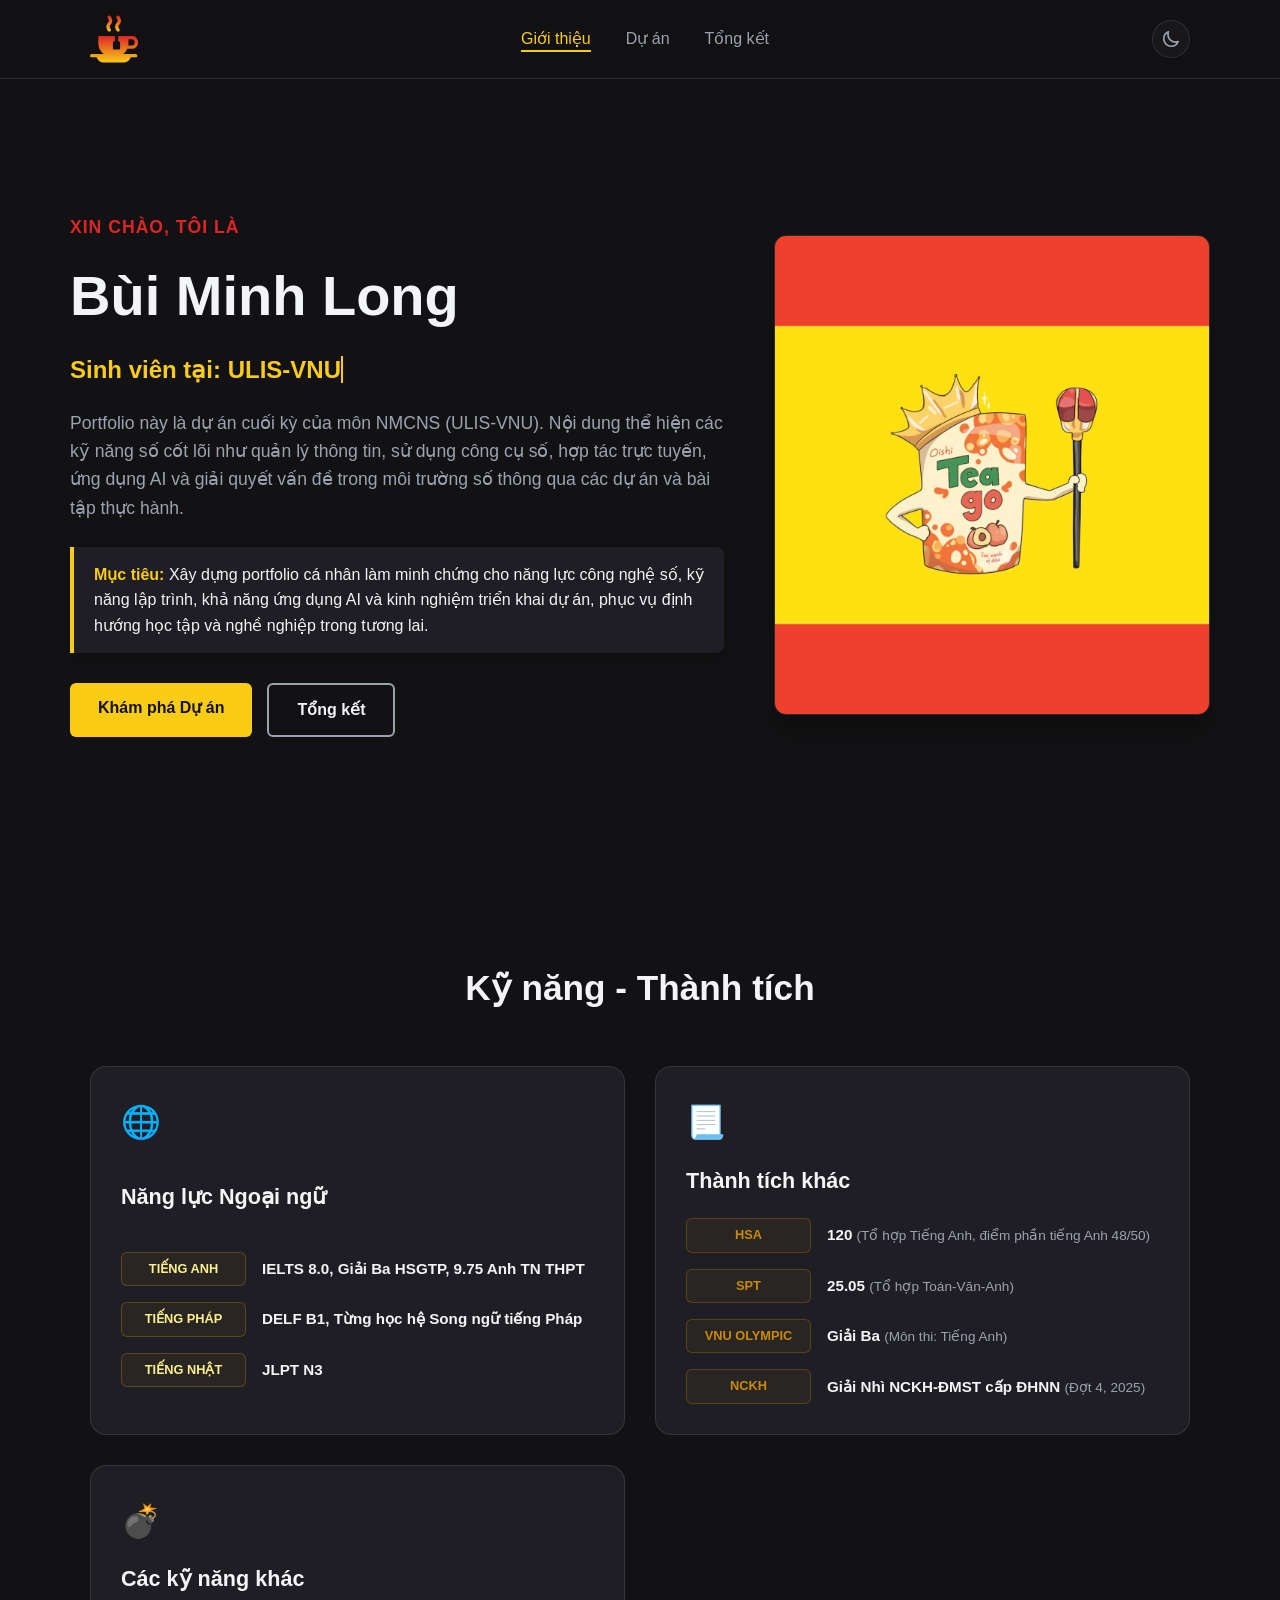
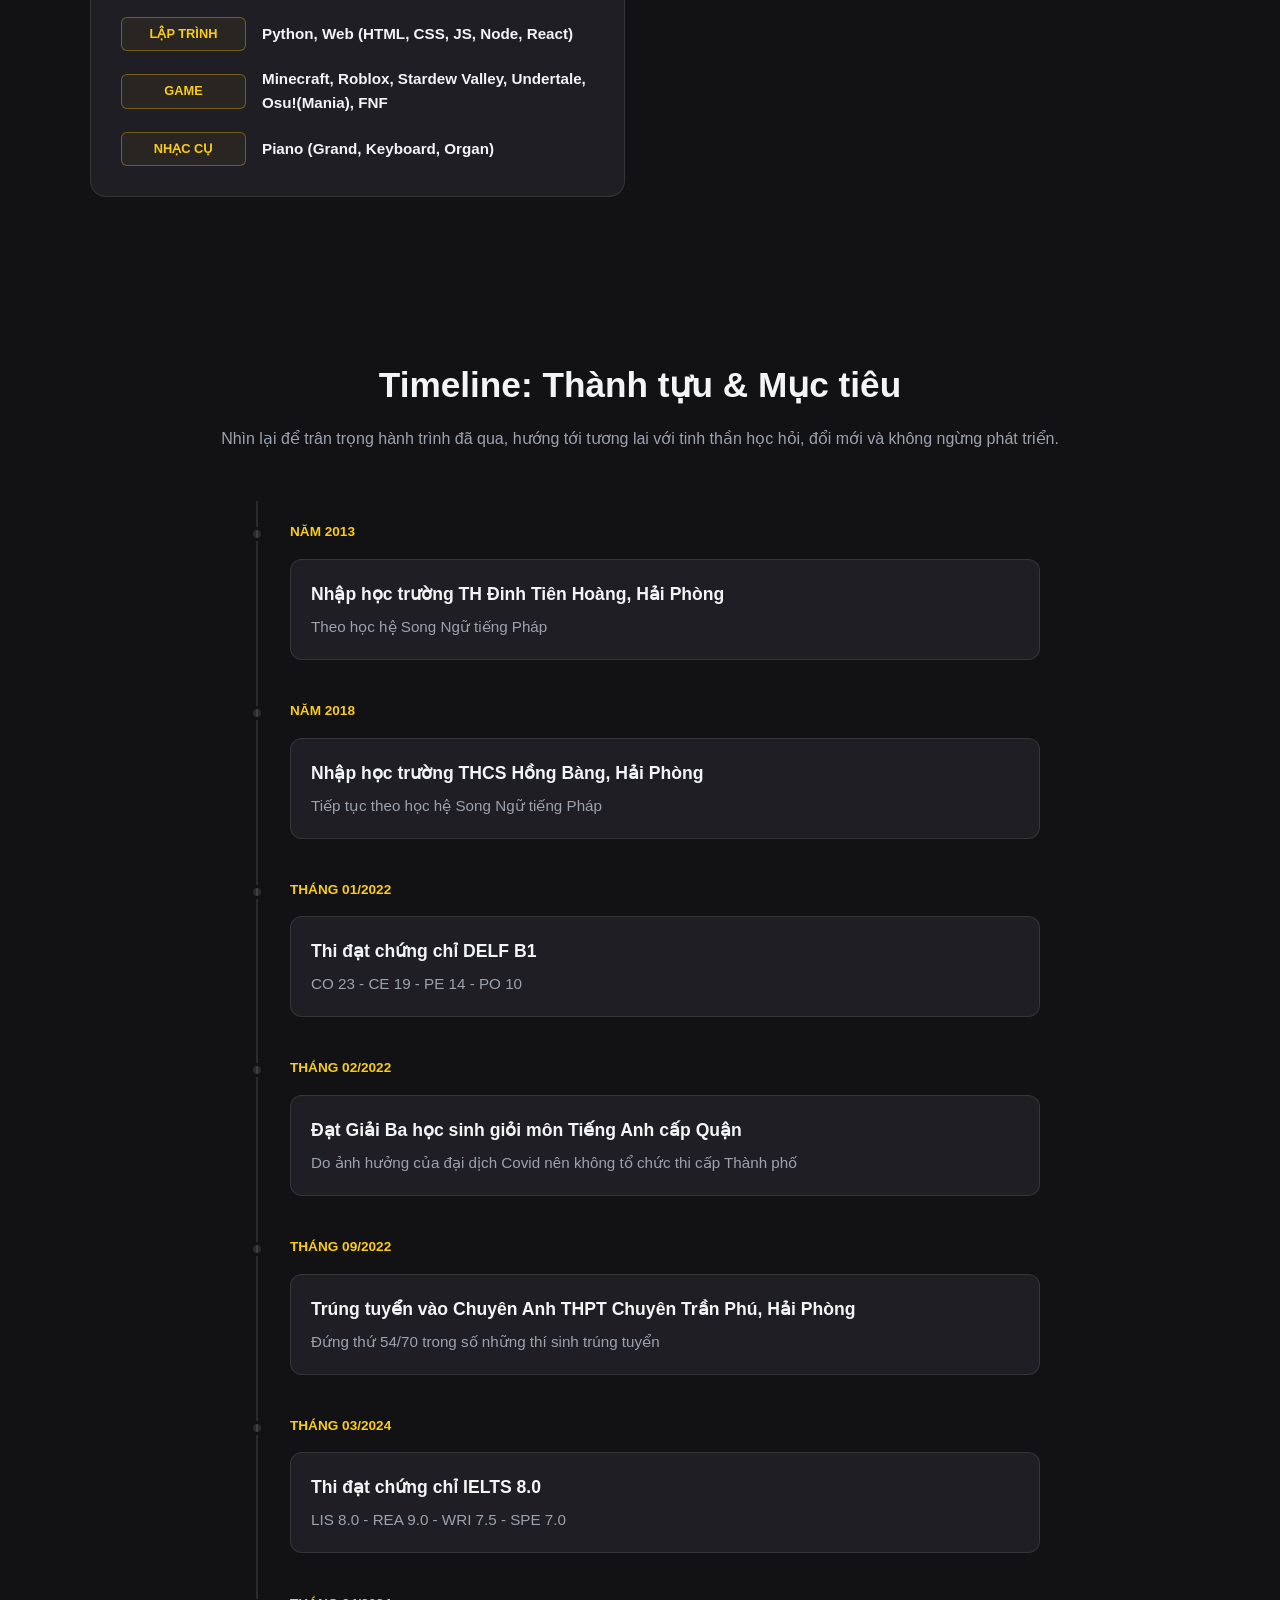
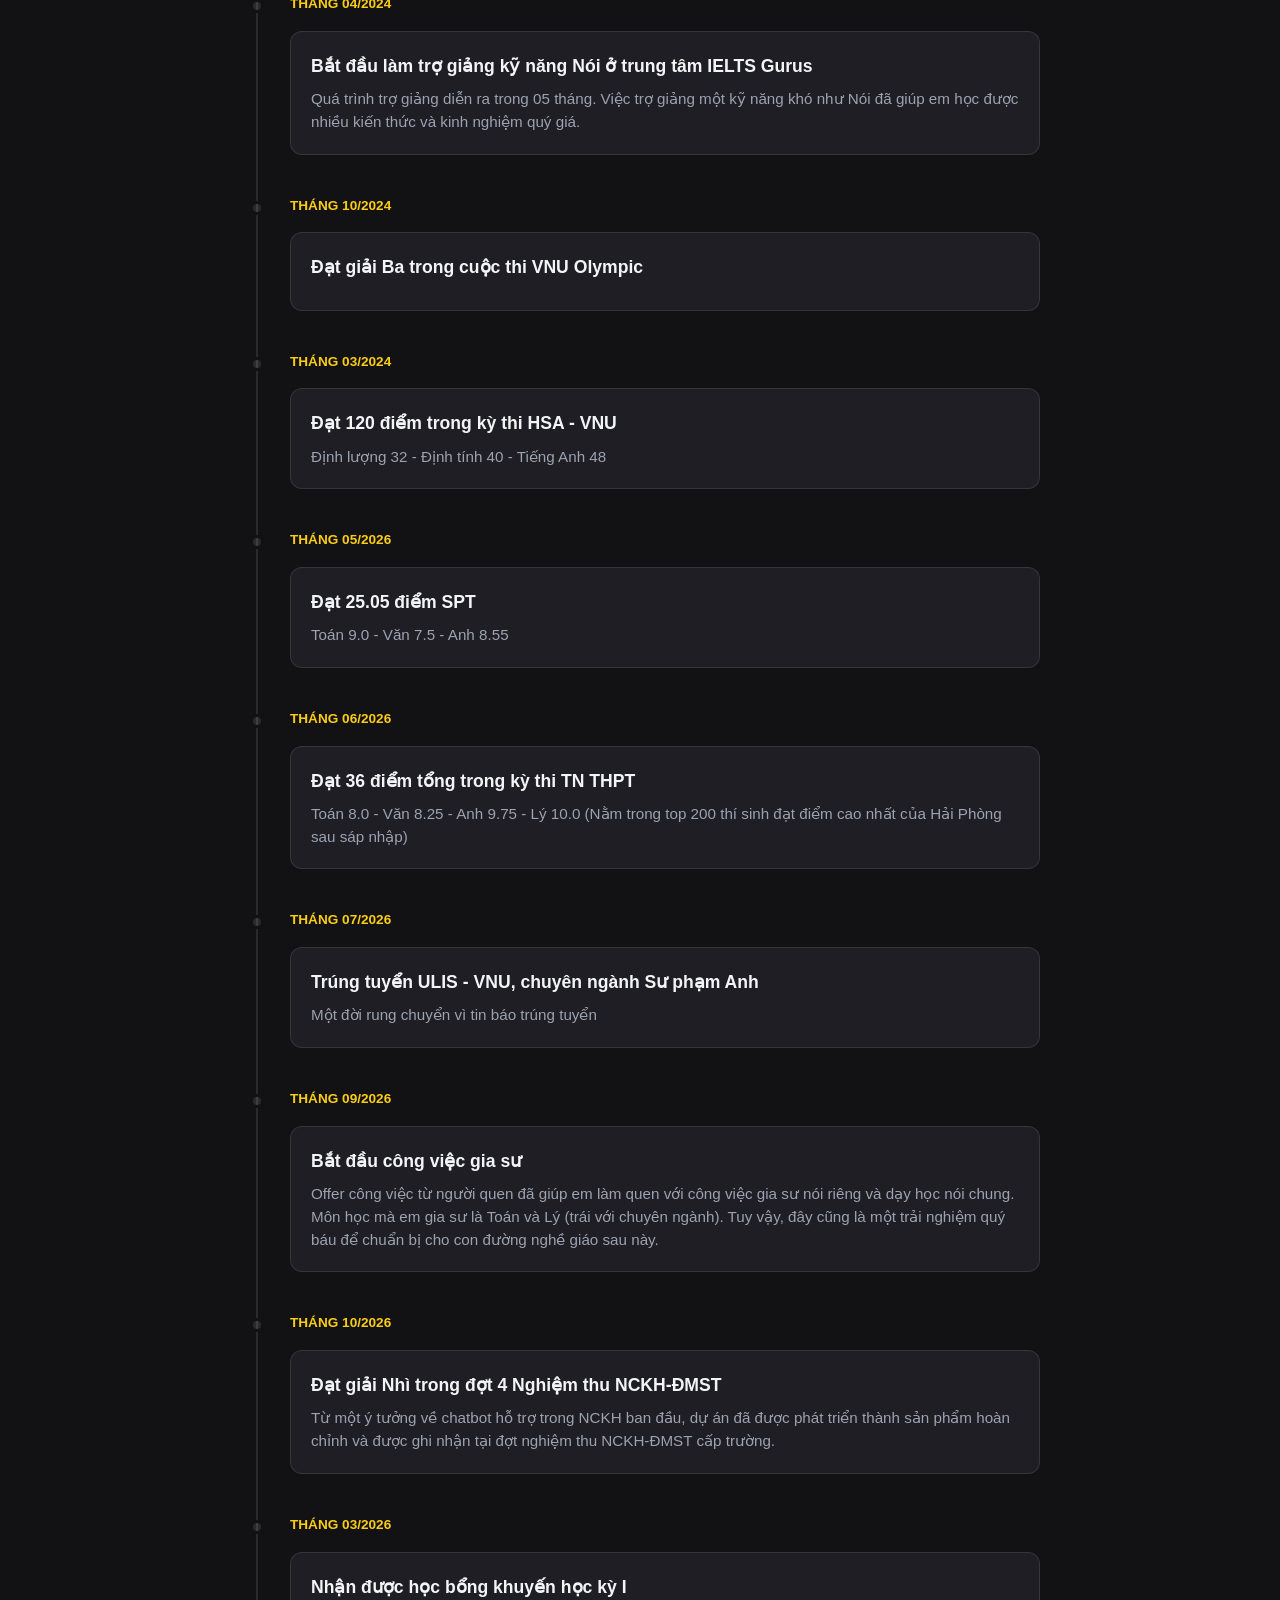
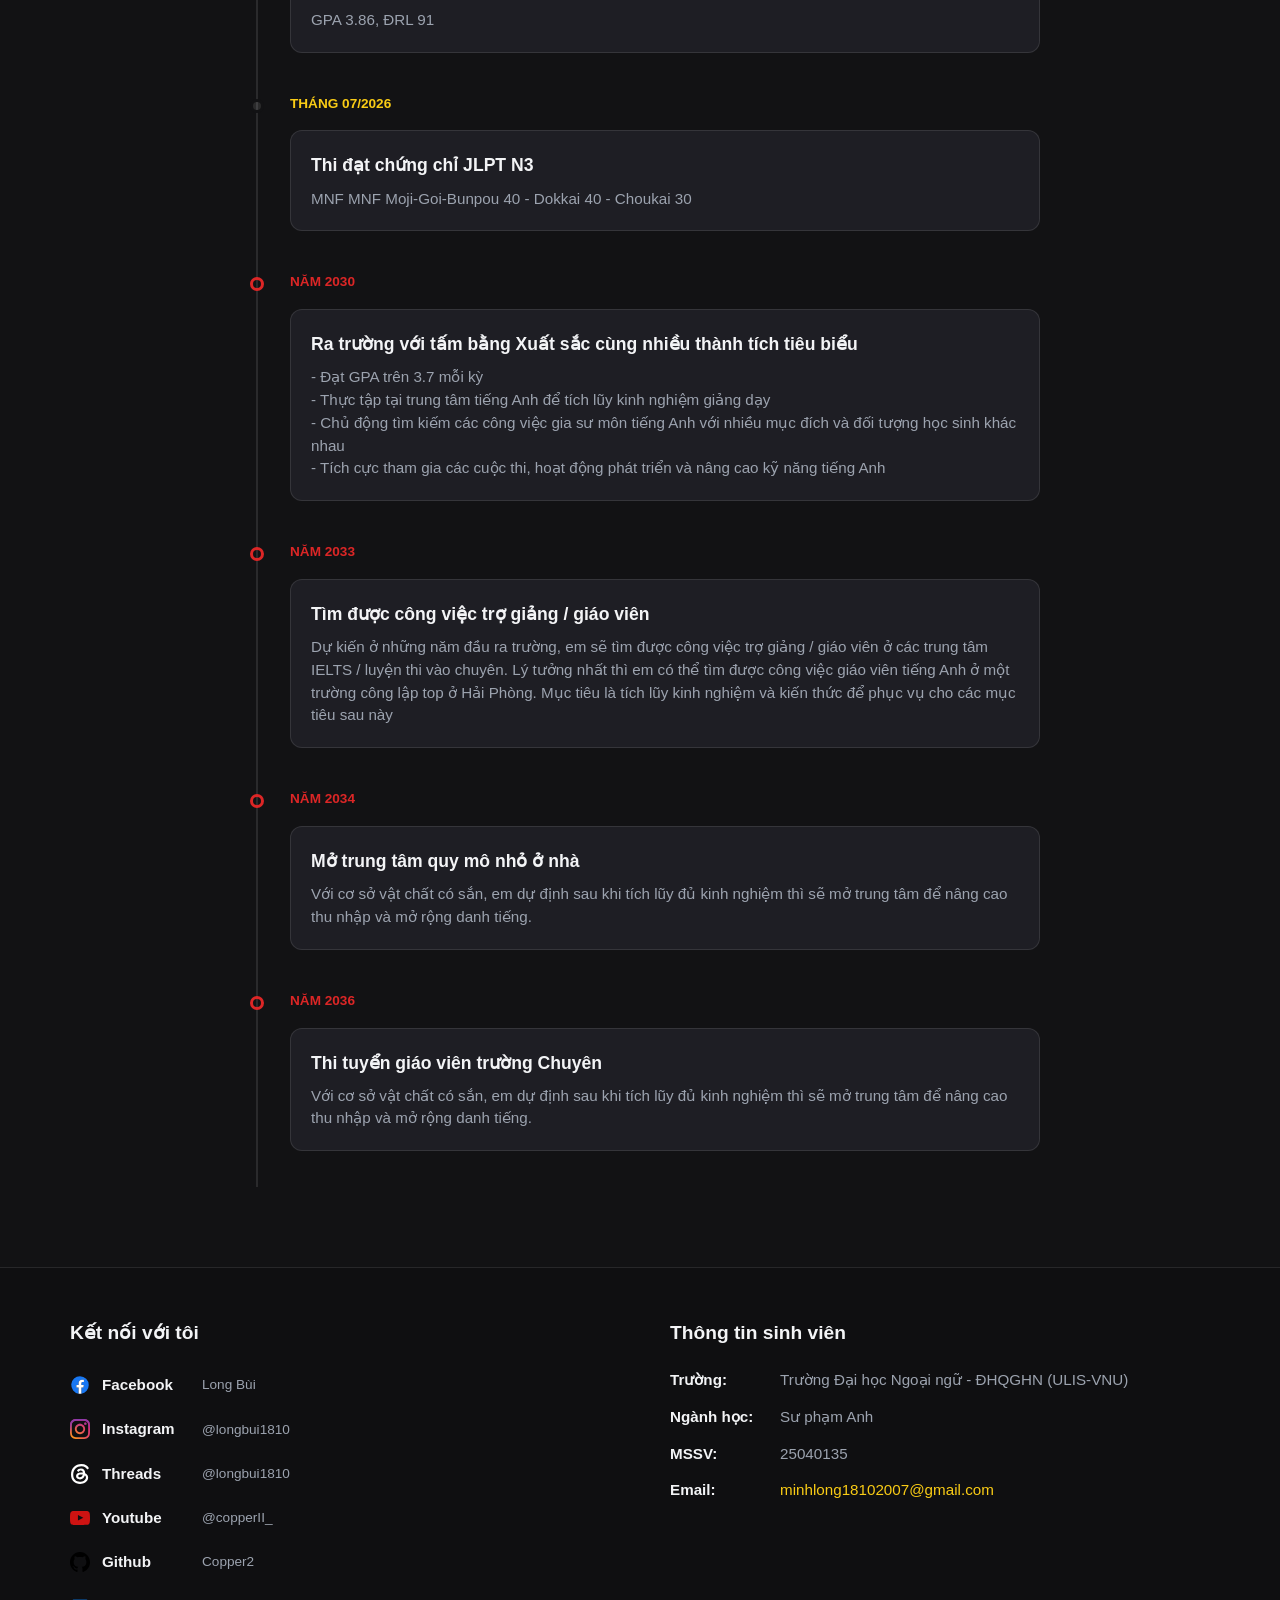
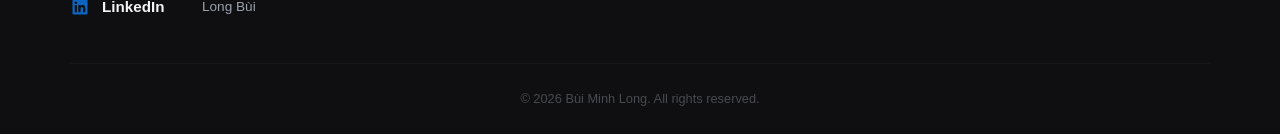
==== index.html @ e04d92df "Push projects 4 and 5 + Fix" ====
﻿<!doctype html>
<html lang="vi">
	<head>
		<meta charset="UTF-8" />
		<meta name="viewport" content="width=device-width, initial-scale=1.0" />
		<title>Personal Portfolio | Bùi Minh Long</title>
		<link rel="stylesheet" href="css/global.css" />
		<link rel="stylesheet" href="css/index.css" />
	</head>
	<body>
		<header>
			<nav class="navbar">
				<img src="assets/logo/teacup.svg" alt="logo" class="logo" />

				<ul class="nav-links">
					<li><a href="#" class="active">Giới thiệu</a></li>
					<li><a href="/pages/projects.html">Dự án</a></li>
					<li><a href="/pages/summary.html">Tổng kết</a></li>
				</ul>

				<div class="nav-toggles">
					<button
						class="toggle-btn theme-toggle"
						id="theme-toggle-btn"
						aria-label="Toggle Dark/Light Mode"
					>
						<img
							src="#"
							alt="Theme Icon"
							class="icon"
							id="theme-icon-img"
						/>
					</button>
				</div>
			</nav>
		</header>

		<section id="about" class="about-hero-section">
			<div class="about-container">
				<div class="about-content">
					<span class="about-subtitle">Xin chào, tôi là</span>
					<h1 class="about-title">Bùi Minh Long</h1>
					<p class="about-spec"><span id="typing-text"></span></p>
					<p class="about-description">
						Portfolio này là dự án cuối kỳ của môn NMCNS (ULIS-VNU).
						Nội dung thể hiện các kỹ năng số cốt lõi như quản lý
						thông tin, sử dụng công cụ số, hợp tác trực tuyến, ứng
						dụng AI và giải quyết vấn đề trong môi trường số thông
						qua các dự án và bài tập thực hành.
					</p>

					<div class="about-goals">
						<div class="goal-item">
							<strong>Mục tiêu:</strong> Xây dựng portfolio cá
							nhân làm minh chứng cho năng lực công nghệ số, kỹ
							năng lập trình, khả năng ứng dụng AI và kinh nghiệm
							triển khai dự án, phục vụ định hướng học tập và nghề
							nghiệp trong tương lai.
						</div>
					</div>
					<div class="about-buttons">
						<a href="pages/projects.html" class="btn btn-primary"
							>Khám phá Dự án</a
						>
						<a href="pages/summary.html" class="btn btn-secondary"
							>Tổng kết</a
						>
					</div>
				</div>
				<div class="about-avatar">
					<div class="avatar-frame">
						<img
							src="assets/images/teago.jpg"
							alt="Profile Avatar"
							id="portfolio-avatar"
						/>
					</div>
				</div>
			</div>
		</section>

		<!-- START -->
		<section id="skills-achievements" class="skills-achievements-section">
			<div class="section-container">
				<div class="section-header">
					<h2 class="section-title">Kỹ năng - Thành tích</h2>
					<!-- <p class="section-subtitle">Tổng hợp các kỹ năng và thành tích cá nhân nổi bật</p> -->
				</div>

				<div class="skills-achievements-grid">
					<div class="info-card lang-card">
						<div class="card-icon-wrapper">
							<span class="card-icon">🌐</span>
						</div>
						<h3 class="card-box-title">Năng lực Ngoại ngữ</h3>
						<ul class="achievement-list">
							<li>
								<span class="badge badge-en">Tiếng Anh</span>
								<div>
									<strong
										>IELTS 8.0, Giải Ba HSGTP, 9.75 Anh TN
										THPT</strong
									>
								</div>
							</li>
							<li>
								<span class="badge badge-fr">Tiếng Pháp</span>
								<div>
									<strong
										>DELF B1, Từng học hệ Song ngữ tiếng
										Pháp</strong
									>
								</div>
							</li>
							<li>
								<span class="badge badge-jp">Tiếng Nhật</span>
								<div>
									<strong>JLPT N3</strong>
								</div>
							</li>
						</ul>
					</div>

					<div class="info-card exam-card">
						<div class="card-icon-wrapper">
							<span class="card-icon">📃</span>
						</div>
						<h3 class="card-box-title">Thành tích khác</h3>
						<ul class="achievement-list">
							<li>
								<span class="badge badge-hsa">HSA</span>
								<div>
									<strong>120</strong>
									<span class="detail-text"
										>(Tổ hợp Tiếng Anh, điểm phần tiếng Anh
										48/50)</span
									>
								</div>
							</li>

							<li>
								<span class="badge badge-spt">SPT</span>
								<div>
									<strong>25.05</strong>
									<span class="detail-text"
										>(Tổ hợp Toán-Văn-Anh)</span
									>
								</div>
							</li>
							<li>
								<span class="badge badge-vnu">VNU Olympic</span>
								<div>
									<strong>Giải Ba</strong>
									<span class="detail-text"
										>(Môn thi: Tiếng Anh)</span
									>
								</div>
							</li>
							<li>
								<span class="badge badge-nckh">NCKH</span>
								<div>
									<strong>Giải Nhì NCKH-ĐMST cấp ĐHNN</strong>
									<span class="detail-text"
										>(Đợt 4, 2025)</span
									>
								</div>
							</li>
						</ul>
					</div>

					<div class="info-card skill-card">
						<div class="card-icon-wrapper">
							<span class="card-icon">💣</span>
						</div>
						<h3 class="card-box-title">Các kỹ năng khác</h3>
						<ul class="achievement-list">
							<li>
								<span class="badge badge-skill">Lập trình</span>
								<div>
									<strong
										>Python, Web (HTML, CSS, JS, Node,
										React)</strong
									>
								</div>
							</li>
							<li>
								<span class="badge badge-skill">Game</span>
								<div>
									<strong>
										Minecraft, Roblox, Stardew Valley,
										Undertale, Osu!(Mania), FNF
									</strong>
								</div>
							</li>
							<li>
								<span class="badge badge-skill">Nhạc cụ</span>
								<div>
									<strong
										>Piano (Grand, Keyboard, Organ)</strong
									>
								</div>
							</li>
						</ul>
					</div>
				</div>
			</div>
		</section>

		<section id="timeline-future" class="timeline-future-section">
			<div class="section-container">
				<div class="section-header">
					<h2 class="section-title">
						Timeline: Thành tựu & Mục tiêu
					</h2>
					<p class="section-subtitle">
						Nhìn lại để trân trọng hành trình đã qua, hướng tới tương lai với tinh thần học hỏi, đổi mới và không ngừng phát triển.
					</p>
				</div>

				<div class="timeline-wrapper">
					<div class="timeline-line"></div>

					<div class="timeline-item">
						<div class="timeline-dot"></div>
						<div class="timeline-date">Năm 2013</div>
						<div class="timeline-content">
							<h4 class="timeline-title">Nhập học trường TH Đinh Tiên Hoàng, Hải Phòng</h4>
							<p class="timeline-desc">
								Theo học hệ Song Ngữ tiếng Pháp
							</p>
						</div>
					</div>

					<div class="timeline-item">
						<div class="timeline-dot"></div>
						<div class="timeline-date">Năm 2018</div>
						<div class="timeline-content">
							<h4 class="timeline-title">Nhập học trường THCS Hồng Bàng, Hải Phòng</h4>
							<p class="timeline-desc">
								Tiếp tục theo học hệ Song Ngữ tiếng Pháp
							</p>
						</div>
					</div>

					<div class="timeline-item">
						<div class="timeline-dot"></div>
						<div class="timeline-date">Tháng 01/2022</div>
						<div class="timeline-content">
							<h4 class="timeline-title">Thi đạt chứng chỉ DELF B1</h4>
							<p class="timeline-desc">
								CO 23 - CE 19 - PE 14 - PO 10
							</p>
						</div>
					</div>

					<div class="timeline-item">
						<div class="timeline-dot"></div>
						<div class="timeline-date">Tháng 02/2022</div>
						<div class="timeline-content">
							<h4 class="timeline-title">Đạt Giải Ba học sinh giỏi môn Tiếng Anh cấp Quận</h4>
							<p class="timeline-desc">
								Do ảnh hưởng của đại dịch Covid nên không tổ chức thi cấp Thành phố
							</p>
						</div>
					</div>

					<div class="timeline-item">
						<div class="timeline-dot"></div>
						<div class="timeline-date">Tháng 09/2022</div>
						<div class="timeline-content">
							<h4 class="timeline-title">Trúng tuyển vào Chuyên Anh THPT Chuyên Trần Phú, Hải Phòng</h4>
							<p class="timeline-desc">
								Đứng thứ 54/70 trong số những thí sinh trúng tuyển
							</p>
						</div>
					</div>

					<div class="timeline-item">
						<div class="timeline-dot"></div>
						<div class="timeline-date">Tháng 03/2024</div>
						<div class="timeline-content">
							<h4 class="timeline-title">Thi đạt chứng chỉ IELTS 8.0</h4>
							<p class="timeline-desc">
								LIS 8.0 - REA 9.0 - WRI 7.5 - SPE 7.0
							</p>
						</div>
					</div>

					<div class="timeline-item">
						<div class="timeline-dot"></div>
						<div class="timeline-date">Tháng 04/2024</div>
						<div class="timeline-content">
							<h4 class="timeline-title">Bắt đầu làm trợ giảng kỹ năng Nói ở trung tâm IELTS Gurus</h4>
							<p class="timeline-desc">
								Quá trình trợ giảng diễn ra trong 05 tháng. Việc trợ giảng một kỹ năng khó như Nói đã giúp em học được nhiều kiến thức và kinh nghiệm quý giá.
							</p>
						</div>
					</div>

					<div class="timeline-item">
						<div class="timeline-dot"></div>
						<div class="timeline-date">Tháng 10/2024</div>
						<div class="timeline-content">
							<h4 class="timeline-title">Đạt giải Ba trong cuộc thi VNU Olympic</h4>
							<p class="timeline-desc">
								
							</p>
						</div>
					</div>

					<div class="timeline-item">
						<div class="timeline-dot"></div>
						<div class="timeline-date">Tháng 03/2024</div>
						<div class="timeline-content">
							<h4 class="timeline-title">Đạt 120 điểm trong kỳ thi HSA - VNU</h4>
							<p class="timeline-desc">
								Định lượng 32 - Định tính 40 - Tiếng Anh 48
							</p>
						</div>
					</div>

					<div class="timeline-item">
						<div class="timeline-dot"></div>
						<div class="timeline-date">Tháng 05/2026</div>
						<div class="timeline-content">
							<h4 class="timeline-title">Đạt 25.05 điểm SPT</h4>
							<p class="timeline-desc">
								Toán 9.0 - Văn 7.5 - Anh 8.55
							</p>
						</div>
					</div>

					<div class="timeline-item">
						<div class="timeline-dot"></div>
						<div class="timeline-date">Tháng 06/2026</div>
						<div class="timeline-content">
							<h4 class="timeline-title">Đạt 36 điểm tổng trong kỳ thi TN THPT</h4>
							<p class="timeline-desc">
								Toán 8.0 - Văn 8.25 - Anh 9.75 - Lý 10.0 (Nằm trong top 200 thí sinh đạt điểm cao nhất của Hải Phòng sau sáp nhập)
							</p>
						</div>
					</div>

					<div class="timeline-item">
						<div class="timeline-dot"></div>
						<div class="timeline-date">Tháng 07/2026</div>
						<div class="timeline-content">
							<h4 class="timeline-title">Trúng tuyển ULIS - VNU, chuyên ngành Sư phạm Anh</h4>
							<p class="timeline-desc">
								Một đời rung chuyển vì tin báo trúng tuyển
							</p>
						</div>
					</div>

					<div class="timeline-item">
						<div class="timeline-dot"></div>
						<div class="timeline-date">Tháng 09/2026</div>
						<div class="timeline-content">
							<h4 class="timeline-title">Bắt đầu công việc gia sư</h4>
							<p class="timeline-desc">
								Offer công việc từ người quen đã giúp em làm quen với công việc gia sư nói riêng và dạy học nói chung. Môn học mà em gia sư là Toán và Lý (trái với chuyên ngành). Tuy vậy, đây cũng là một trải nghiệm quý báu để chuẩn bị cho con đường nghề giáo sau này.
							</p>
						</div>
					</div>

					<div class="timeline-item">
						<div class="timeline-dot"></div>
						<div class="timeline-date">Tháng 10/2026</div>
						<div class="timeline-content">
							<h4 class="timeline-title">Đạt giải Nhì trong đợt 4 Nghiệm thu NCKH-ĐMST</h4>
							<p class="timeline-desc">
								Từ một ý tưởng về chatbot hỗ trợ trong NCKH ban đầu, dự án đã được phát triển thành sản phẩm hoàn chỉnh và được ghi nhận tại đợt nghiệm thu NCKH-ĐMST cấp trường.
							</p>
						</div>
					</div>

					<div class="timeline-item">
						<div class="timeline-dot"></div>
						<div class="timeline-date">Tháng 03/2026</div>
						<div class="timeline-content">
							<h4 class="timeline-title">Nhận được học bổng khuyến học kỳ I</h4>
							<p class="timeline-desc">
								GPA 3.86, ĐRL 91
							</p>
						</div>
					</div>

					<div class="timeline-item">
						<div class="timeline-dot"></div>
						<div class="timeline-date">Tháng 07/2026</div>
						<div class="timeline-content">
							<h4 class="timeline-title">Thi đạt chứng chỉ JLPT N3</h4>
							<p class="timeline-desc">
								MNF MNF Moji-Goi-Bunpou 40 - Dokkai 40 - Choukai 30
							</p>
						</div>
					</div>

					<div class="timeline-item future-plan">
						<div class="timeline-dot"></div>
						<div class="timeline-date">Năm 2030</div>
						<div class="timeline-content">
							<h4 class="timeline-title">
								Ra trường với tấm bằng Xuất sắc cùng nhiều thành tích tiêu biểu
							</h4>
							<p class="timeline-desc">
								- Đạt GPA trên 3.7 mỗi kỳ<br>
								- Thực tập tại trung tâm tiếng Anh để tích lũy kinh nghiệm giảng dạy<br>
								- Chủ động tìm kiếm các công việc gia sư môn tiếng Anh với nhiều mục đích và đối tượng học sinh khác nhau<br>
								- Tích cực tham gia các cuộc thi, hoạt động phát triển và nâng cao kỹ năng tiếng Anh
							</p>
						</div>
					</div>

					<div class="timeline-item future-plan">
						<div class="timeline-dot"></div>
						<div class="timeline-date">Năm 2033</div>
						<div class="timeline-content">
							<h4 class="timeline-title">
								Tìm được công việc trợ giảng / giáo viên 
							</h4>
							<p class="timeline-desc">
								Dự kiến ở những năm đầu ra trường, em sẽ tìm được công việc trợ giảng / giáo viên ở các trung tâm IELTS / luyện thi vào chuyên. Lý tưởng nhất thì em có thể tìm được công việc giáo viên tiếng Anh ở một trường công lập top ở Hải Phòng. Mục tiêu là tích lũy kinh nghiệm và kiến thức để phục vụ cho các mục tiêu sau này
							</p>
						</div>
					</div>

					<div class="timeline-item future-plan">
						<div class="timeline-dot"></div>
						<div class="timeline-date">Năm 2034</div>
						<div class="timeline-content">
							<h4 class="timeline-title">
								Mở trung tâm quy mô nhỏ ở nhà
							</h4>
							<p class="timeline-desc">
								Với cơ sở vật chất có sắn, em dự định sau khi tích lũy đủ kinh nghiệm thì sẽ mở trung tâm để nâng cao thu nhập và mở rộng danh tiếng.
							</p>
						</div>
					</div>

					<div class="timeline-item future-plan">
						<div class="timeline-dot"></div>
						<div class="timeline-date">Năm 2036</div>
						<div class="timeline-content">
							<h4 class="timeline-title">
								Thi tuyển giáo viên trường Chuyên
							</h4>
							<p class="timeline-desc">
								Với cơ sở vật chất có sắn, em dự định sau khi tích lũy đủ kinh nghiệm thì sẽ mở trung tâm để nâng cao thu nhập và mở rộng danh tiếng.
							</p>
						</div>
					</div>

					</div>
			</div>
		</section>

		<!-- END -->

		<footer class="site-footer">
			<div class="footer-container">
				<div class="footer-left">
					<h3 class="footer-title">Kết nối với tôi</h3>
					<div class="social-grid">
						<a
							href="https://www.facebook.com/longbui1810"
							class="social-item"
							target="_blank"
						>
							<img
								src="../assets/logo/social-media/facebook.svg"
								alt="Facebook"
								class="icon"
								onerror="
									this.src =
										'https://placehold.co/20x20?text=FB'
								"
							/>
							<span class="social-name">Facebook</span>
							<span class="social-username">Long Bùi</span>
						</a>

						<a
							href="https://www.instagram.com/longbui1810"
							class="social-item"
							target="_blank"
						>
							<img
								src="../assets/logo/social-media/instagram.svg"
								alt="Instagram"
								class="icon"
								onerror="
									this.src =
										'https://placehold.co/20x20?text=IG'
								"
							/>
							<span class="social-name">Instagram</span>
							<span class="social-username">@longbui1810</span>
						</a>

						<a
							href="https://www.threads.net/@longbui1810"
							class="social-item"
							target="_blank"
						>
							<img
								src="../assets/logo/social-media/threads.svg"
								alt="Threads"
								class="icon"
								onerror="
									this.src =
										'https://placehold.co/20x20?text=TH'
								"
							/>
							<span class="social-name">Threads</span>
							<span class="social-username">@longbui1810</span>
						</a>

						<a
							href="https://www.youtube.com/@copperII_"
							class="social-item"
							target="_blank"
						>
							<img
								src="../assets/logo/social-media/youtube.svg"
								alt="Youtube"
								class="icon"
								onerror="
									this.src =
										'https://placehold.co/20x20?text=YT'
								"
							/>
							<span class="social-name">Youtube</span>
							<span class="social-username">@copperII_</span>
						</a>

						<a
							href="https://github.com/Copper2"
							class="social-item"
							target="_blank"
						>
							<img
								src="../assets/logo/social-media/github.svg"
								alt="Github"
								class="icon"
								onerror="
									this.src =
										'https://placehold.co/20x20?text=GH'
								"
							/>
							<span class="social-name">Github</span>
							<span class="social-username">Copper2</span>
						</a>

						<a
							href="https://www.linkedin.com/in/longbui1810"
							class="social-item"
							target="_blank"
						>
							<img
								src="../assets/logo/social-media/linkedin.svg"
								alt="LinkedIn"
								class="icon"
								onerror="
									this.src =
										'https://placehold.co/20x20?text=IN'
								"
							/>
							<span class="social-name">LinkedIn</span>
							<span class="social-username">Long Bùi</span>
						</a>
					</div>
				</div>

				<div class="footer-right">
					<h3 class="footer-title">Thông tin sinh viên</h3>
					<ul class="info-list">
						<li class="info-item">
							<span class="info-label">Trường:</span>
							<span class="info-value"
								>Trường Đại học Ngoại ngữ - ĐHQGHN
								(ULIS-VNU)</span
							>
						</li>
						<li class="info-item">
							<span class="info-label">Ngành học:</span>
							<span class="info-value">Sư phạm Anh</span>
						</li>
						<li class="info-item">
							<span class="info-label">MSSV:</span>
							<span class="info-value">25040135</span>
						</li>
						<li class="info-item">
							<span class="info-label">Email:</span>
							<span class="info-value"
								><a
									href="minhlong18102007@gmail.com"
									class="info-email-link"
									>minhlong18102007@gmail.com</a
								></span
							>
						</li>
					</ul>
				</div>
			</div>

			<div class="footer-bottom">
				<p>&copy; 2026 Bùi Minh Long. All rights reserved.</p>
			</div>
		</footer>
	</body>
	<script src="js/global.js"></script>
	<script src="js/index.js"></script>
</html>
---- css/global.css ----
﻿:root {
	--primary-color: #facc15;
	--accent-color: #dc2626;

	--bg-main: #121214;
	--bg-card: #1e1e24;

	--text-main: #f3f4f6;
	--text-muted: #9ca3af;
	--border-color: rgba(255, 255, 255, 0.1);

	--transition: all 0.3s cubic-bezier(0.4, 0, 0.2, 1);
}

body.light-mode {
	--bg-main: #f9fafb;
	--bg-card: #ffffff;
	--text-main: #1f2937;
	--text-muted: #4b5563;
	--border-color: rgba(0, 0, 0, 0.1);
}

* {
	margin: 0;
	padding: 0;
	box-sizing: border-box;
}

body {
	font-family: "Segoe UI", sans-serif;
	color: var(--text-main);
	line-height: 1.6;
	background-color: var(--bg-main);
	padding-top: 70px;
}

/****************************************** NAV BAR    *************************************************/
header {
	background-color: rgba(18, 18, 20, 0.85);
	backdrop-filter: blur(10px);
	position: fixed;
	top: 0;
	left: 0;
	width: 100%;
	z-index: 1000;
	border-bottom: 1px solid var(--border-color);
}

.navbar {
	max-width: 1140px;
	margin: 0 auto;
	padding: 15px 20px;
	display: flex;
	justify-content: space-between;
	align-items: center;
}

.logo {
	height: 3rem;
	cursor: pointer;
}

.nav-links {
	display: flex;
	gap: 35px;
	list-style: none;
}

.nav-links a {
	color: var(--text-muted);
	text-decoration: none;
	font-weight: 500;
	font-size: 1rem;
	transition: var(--transition);
	position: relative;
	padding: 5px 0;
}

.nav-links a:hover,
.nav-links a.active {
	color: var(--primary-color);
}

.nav-links a::after {
	content: "";
	position: absolute;
	bottom: 0;
	left: 0;
	width: 0;
	height: 2px;
	background-color: var(--primary-color);
	transition: var(--transition);
}

.nav-links a:hover::after,
.nav-links a.active::after {
	width: 100%;
}

.nav-toggles {
	display: flex;
	align-items: center;
	gap: 15px;
}

.toggle-btn {
	background: rgba(255, 255, 255, 0.03);
	border: 1px solid var(--border-color);
	color: var(--text-main);
	padding: 8px 14px;
	border-radius: 20px;
	cursor: pointer;
	font-weight: 600;
	font-size: 0.85rem;
	transition: var(--transition);
	display: flex;
	align-items: center;
	justify-content: center;
	gap: 8px;
}

.toggle-btn:hover {
	background: rgba(255, 255, 255, 0.08);
	border-color: var(--primary-color);
	color: var(--primary-color);
	transform: translateY(-1px);
}

.theme-toggle {
	width: 38px;
	height: 38px;
	padding: 0;
}

.toggle-btn .icon {
	width: 20px;
	height: 20px;
	object-fit: contain;
	display: inline-block;
}

/****************************************** SITE FOOTER *************************************************/
.site-footer {
    background-color: #0f0f11;
    border-top: 1px solid var(--border-color);
    padding: 50px 20px 25px 20px;
    margin-top: auto;
}

.footer-container {
    max-width: 1140px;
    margin: 0 auto;
    display: grid;
    grid-template-columns: 1fr 1fr; /* Chia đôi chính xác 50% - 50% */
    gap: 60px;
    padding-bottom: 40px;
}

.footer-title {
    font-size: 1.2rem;
    font-weight: 700;
    color: var(--text-main);
    margin-bottom: 20px;
}

/* --- KHỐI MẠNG XÃ HỘI (BÊN TRÁI) --- */
.social-grid {
    display: flex;
    flex-direction: column;
    gap: 12px;
}

.social-item {
    display: flex;
    align-items: center;
    text-decoration: none;
    transition: var(--transition);
    padding: 4px 0;
}

.social-item .icon {
    width: 20px;
    height: 20px;
    object-fit: contain;
    margin-right: 12px;
}

.social-name {
    font-size: 0.95rem;
    font-weight: 600;
    color: var(--text-main);
    width: 100px; /* Giúp cố định hàng cột cho username phía sau */
}

.social-username {
    font-size: 0.85rem;
    color: var(--text-muted);
}

.social-item:hover {
    transform: translateX(4px);
}

.social-item:hover .social-name {
    color: var(--primary-color);
}

/* --- KHỐI THÔNG TIN CÁ NHÂN (BÊN PHẢI) --- */
.info-list {
    list-style: none;
    padding: 0;
    display: flex;
    flex-direction: column;
    gap: 14px; /* Khoảng cách thông thoáng giữa các dòng thông tin */
}

.info-item {
    display: flex;
    align-items: flex-start; /* Giúp các dòng text dài tự động xuống hàng ngay ngắn */
    line-height: 1.5;
    font-size: 0.95rem;
}

/* Cố định độ rộng tiêu đề phụ (Trường, Ngành, MSSV...) để phần thông tin thẳng hàng */
.info-label {
    font-weight: 600;
    color: var(--text-main);
    width: 110px; 
    flex-shrink: 0; /* Không cho phép nhãn bị bóp méo khi thu nhỏ màn hình */
}

.info-value {
    color: var(--text-muted);
}

/* Thiết kế link email riêng biệt tinh tế */
.info-email-link {
    color: var(--primary-color);
    text-decoration: none;
    transition: var(--transition);
}

.info-email-link:hover {
    text-decoration: underline;
    color: #eab308;
}

/* --- DÒNG BẢN QUYỀN PHÍA DƯỚI --- */
.footer-bottom {
    max-width: 1140px;
    margin: 0 auto;
    padding-top: 25px;
    border-top: 1px solid rgba(255, 255, 255, 0.03);
    text-align: center;
}

.footer-bottom p {
    font-size: 0.8rem;
    color: rgba(156, 163, 175, 0.4);
}

/* Hỗ trợ Responsive khi xem trên điện thoại */
@media (max-width: 768px) {
	.about-container {
		grid-template-columns: 1fr;
		text-align: center;
		gap: 40px;
	}
	.about-title {
		font-size: 2.5rem;
	}
	.about-goals {
		text-align: left;
	}
	.about-buttons {
		justify-content: center;
	}
	.footer-container {
        grid-template-columns: 1fr; /* Trở về 1 cột dọc xếp chồng trên giao diện Mobile */
        gap: 40px;
    }
}


/************************************ LIGHT MODE *************************************/
body.light-mode .toggle-btn {
    background: rgba(0, 0, 0, 0.02);
}

body.light-mode .toggle-btn:hover {
    background: rgba(0, 0, 0, 0.05);
}

/************************************
 * Scrollbar
 ************************************/

html {
	scrollbar-color: var(--primary-color) var(--bg-card);
	scrollbar-width: thin;
}

/* Chrome, Edge, Safari */
::-webkit-scrollbar {
	width: 10px;
}

::-webkit-scrollbar-track {
	background: var(--bg-card);
}

::-webkit-scrollbar-thumb {
	background: var(--primary-color);
	border-radius: 999px;
}

::-webkit-scrollbar-thumb:hover {
	background: #eab308;
}
---- css/index.css ----
/****************************************** HERO SECTION    *************************************************/
.about-hero-section {
    padding: 100px 20px;
    background-color: var(--bg-main);
    min-height: 90vh;
    display: flex;
    align-items: center;
}

.about-container {
    max-width: 1140px;
    margin: 0 auto;
    display: grid;
    grid-template-columns: 1.2fr 0.8fr;
    gap: 50px;
    align-items: center;
}

.about-subtitle {
    font-size: 1.1rem;
    font-weight: 600;
    color: var(--accent-color);
    text-transform: uppercase;
    letter-spacing: 1px;
}

.about-title {
    font-size: 3.5rem;
    margin: 10px 0;
    font-weight: 700;
    color: var(--text-main);
}

.about-spec {
    font-size: 1.5rem;
    color: var(--text-main);
    margin-bottom: 20px;
}

#typing-text {
    color: var(--primary-color);
    font-weight: 600;
    border-right: 2px solid var(--primary-color);
    animation: blink 0.75s step-end infinite;
}

.about-description {
    font-size: 1.1rem;
    color: var(--text-muted);
    margin-bottom: 25px;
}

.about-goals {
    background: var(--bg-card);
    border-left: 4px solid var(--primary-color);
    padding: 15px 20px;
    margin-bottom: 30px;
    border-radius: 0 8px 8px 0;
    box-shadow: 0 4px 12px rgba(0, 0, 0, 0.2);
}

.about-goals strong {
    color: var(--primary-color);
}

.about-buttons {
    display: flex;
    gap: 15px;
}

.btn {
    padding: 12px 28px;
    border-radius: 6px;
    text-decoration: none;
    font-weight: 600;
    transition: var(--transition);
    display: inline-block;
}

.btn-primary {
    background-color: var(--primary-color);
    color: #121214;
}

.btn-primary:hover {
    background-color: #eab308;
    transform: translateY(-2px);
    box-shadow: 0 4px 15px rgba(250, 204, 21, 0.3);
}

.btn-secondary {
    border: 2px solid var(--text-muted);
    color: var(--text-main);
    background-color: transparent;
}

.btn-secondary:hover {
    border-color: var(--primary-color);
    color: var(--primary-color);
    background-color: rgba(250, 204, 21, 0.05);
    transform: translateY(-2px);
}

.about-avatar {
    position: relative;
    z-index: 1;
}

.avatar-frame {
    border-radius: 12px;
    overflow: hidden;
    box-shadow: 0 20px 25px -5px rgba(0, 0, 0, 0.3);
    border: 1px solid var(--border-color);
}

.avatar-frame img {
    max-width: 100%;
    height: auto;
    display: block;
}

@keyframes blink {
    from, to { border-color: transparent; }
    50% { border-color: var(--primary-color); }
}

/* TEST */
/* --- CSS DÙNG CHUNG CHO CÁC SECTION --- */
.skills-achievements-section, .timeline-future-section {
    max-width: 1140px;
    margin: 0 auto;
    padding: 80px 20px;
}

.section-header {
    text-align: center;
    margin-bottom: 50px;
}

.section-title {
    font-size: 2.2rem;
    font-weight: 700;
    color: var(--text-main);
    margin-bottom: 12px;
}

.section-subtitle {
    font-size: 1rem;
    color: var(--text-muted);
}

/* --- PHẦN 2: KỸ NĂNG & THÀNH TÍCH (GRID LAYOUT) --- */
.skills-achievements-grid {
    display: grid;
    grid-template-columns: 1fr 1fr;
    gap: 30px;
}

.info-card {
    background-color: var(--bg-card);
    border: 1px solid var(--border-color);
    border-radius: 16px;
    padding: 30px;
    transition: var(--transition);
    display: grid;
}

.info-card:hover {
    border-color: var(--primary-color);
    transform: translateY(-2px);
}

.card-icon-wrapper {
    font-size: 2rem;
    margin-bottom: 15px;
}

.card-box-title {
    font-size: 1.35rem;
    color: var(--text-main);
    margin-bottom: 20px;
}

.achievement-list {
    list-style: none;
    padding: 0;
    display: flex;
    flex-direction: column;
    gap: 16px;
}

.achievement-list li {
    display: grid;
    grid-template-columns: 125px auto;
    gap: 16px; 
    align-items: center; 
    justify-content: left;
    width: 100%;
    font-size: 0.95rem;
    color: var(--text-main);
}

/* Định dạng các nhãn Badge */
.badge {
    text-align: center;
    padding: 6px 0px;       
    border-radius: 6px;
    font-size: 0.8rem;
    font-weight: 700;
    text-transform: uppercase;
}

.badge-en, .badge-fr, .badge-jp { color: #fef08a; 
    background: rgba(234, 179, 8, 0.05); 
    border: 1px solid rgba(234, 179, 8, 0.25); }
.badge-skill { color: #facc15; 
    background: rgba(234, 179, 8, 0.05); 
    border: 1px solid rgba(234, 179, 8, 0.4); }
.badge-hsa, .badge-spt, .badge-vnu, .badge-nckh { color: #ca8a04; 
    background: rgba(234, 179, 8, 0.05); 
    border: 1px solid rgba(202, 138, 4, 0.3); }


.detail-text {
    color: var(--text-muted);
    font-size: 0.85rem;
}

.achievement-list li strong,
.achievement-list li .detail-text {
    word-break: break-word;      /* Bẻ đôi từ nếu từ đó quá dài để không làm tràn khung */
    overflow-wrap: anywhere;     /* Cho phép ngắt dòng ở bất kỳ ký tự nào nếu cần thiết */
    white-space: normal;         /* Đảm bảo chữ được phép xuống dòng bình thường */
}

/* --- PHẦN 3: KẾ HOẠCH & TIẾN TRÌNH (TIMELINE DESIGN) --- */
.timeline-wrapper {
    position: relative;
    max-width: 800px;
    margin: 0 auto;
    padding: 20px 0;
}

/* Trục dọc trung tâm của dòng thời gian */
.timeline-line {
    position: absolute;
    left: 16px;
    top: 0;
    bottom: 0;
    width: 2px;
    background-color: var(--border-color);
}

.timeline-item {
    position: relative;
    padding-left: 50px;
    margin-bottom: 40px;
}

.timeline-item:last-child {
    margin-bottom: 0;
}

/* Chấm tròn mốc thời gian */
.timeline-dot {
    position: absolute;
    left: 10px;
    top: 6px;
    width: 14px;
    height: 14px;
    border-radius: 50%;
    background-color: var(--border-color);
    border: 3px solid var(--bg-main);
    z-index: 2;
    transition: var(--transition);
}

.timeline-item:hover .timeline-dot {
    background-color: var(--primary-color);
    box-shadow: 0 0 10px var(--primary-color);
}

.timeline-date {
    font-size: 0.85rem;
    font-weight: 700;
    color: var(--primary-color);
    text-transform: uppercase;
    margin-bottom: 6px;
}

.timeline-content {
    background-color: var(--bg-card);
    border: 1px solid var(--border-color);
    border-radius: 12px;
    padding: 20px;
    margin: 1rem 0;
}

.timeline-title {
    font-size: 1.1rem;
    color: var(--text-main);
    /* margin-bottom: 8px; */
}

.timeline-desc {
    margin-top: 8px;
    font-size: 0.95rem;
    color: var(--text-muted);
    line-height: 1.5;
}

/* Điểm nhấn cho mốc tương lai */
.future-plan .timeline-dot {
    background-color: transparent;
    border-color: var(--accent-color);
}
.future-plan .timeline-date {
    color: var(--accent-color);
}


/* --- RESPONSIVE CHO ĐIỆN THOẠI --- */
@media (max-width: 768px) {
    .skills-achievements-grid {
        grid-template-columns: 1fr; /* Thu về 1 cột dọc trên Mobile */
    }
}
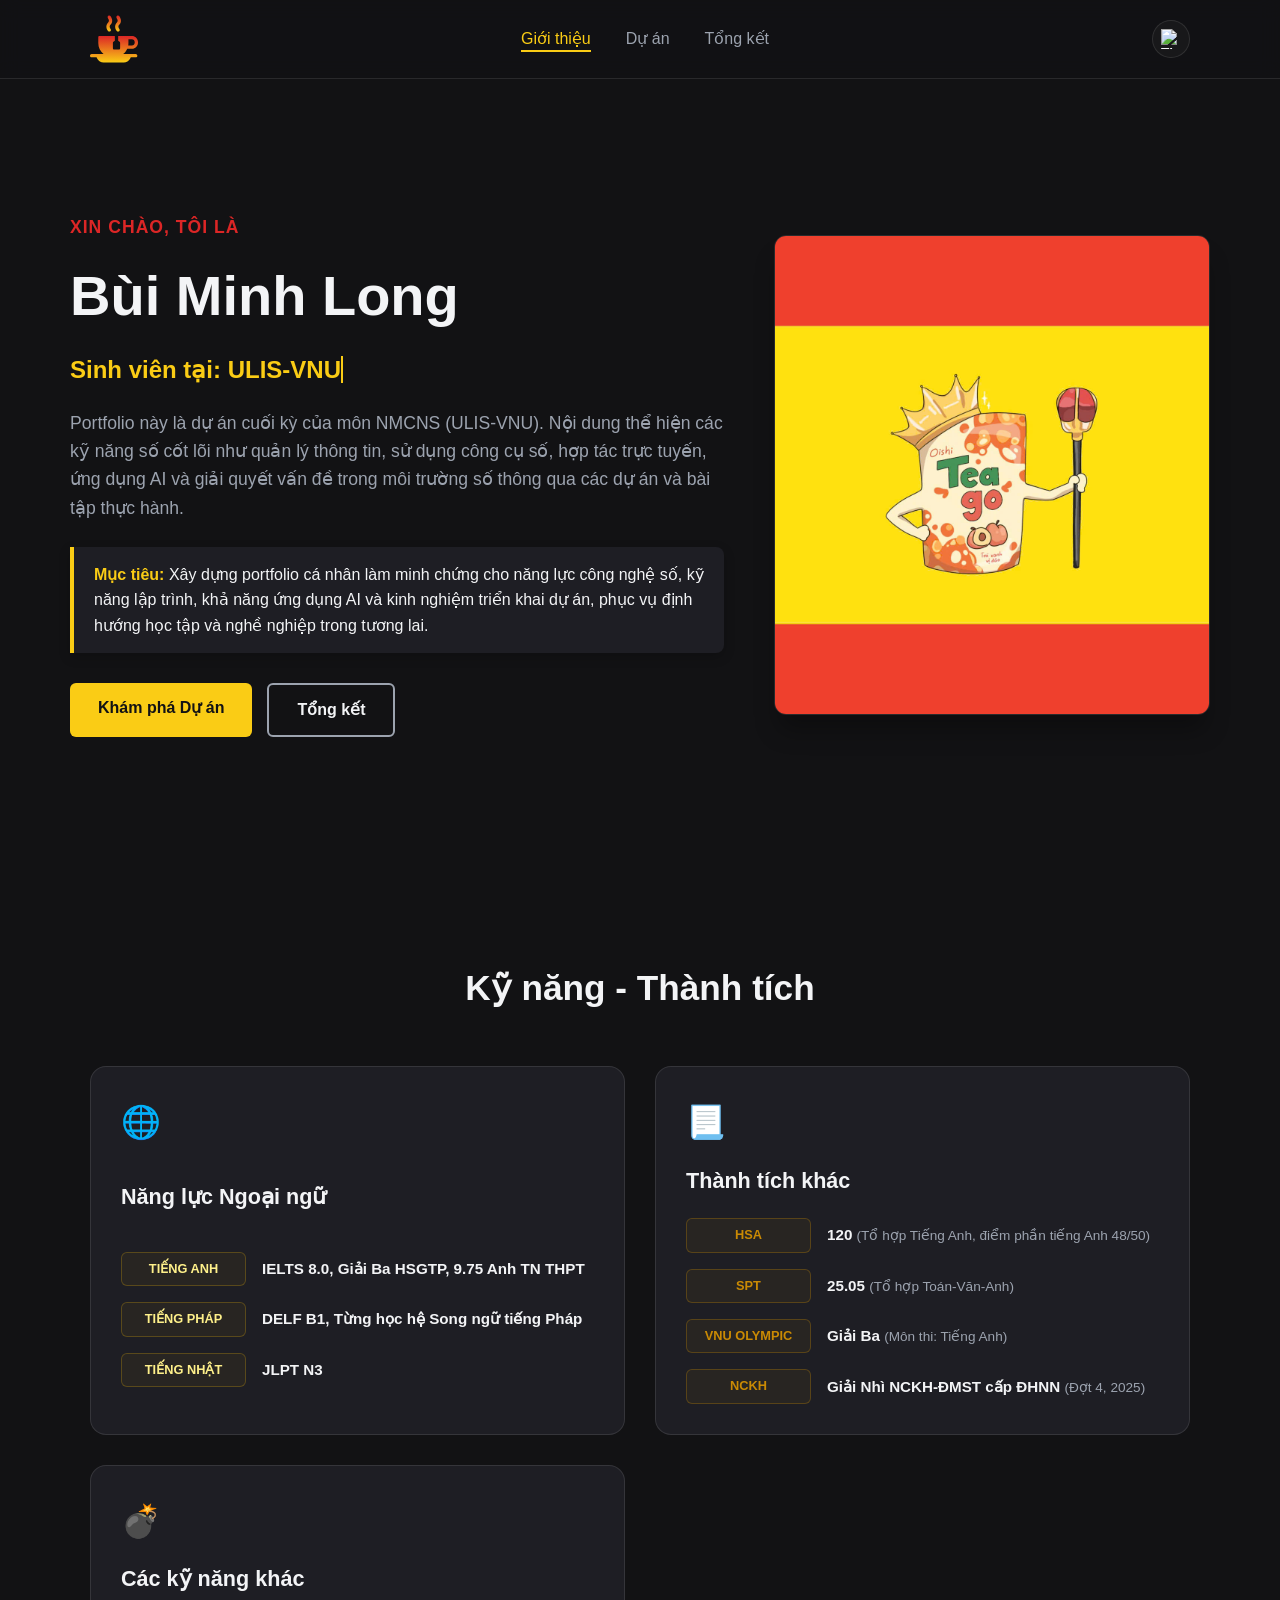
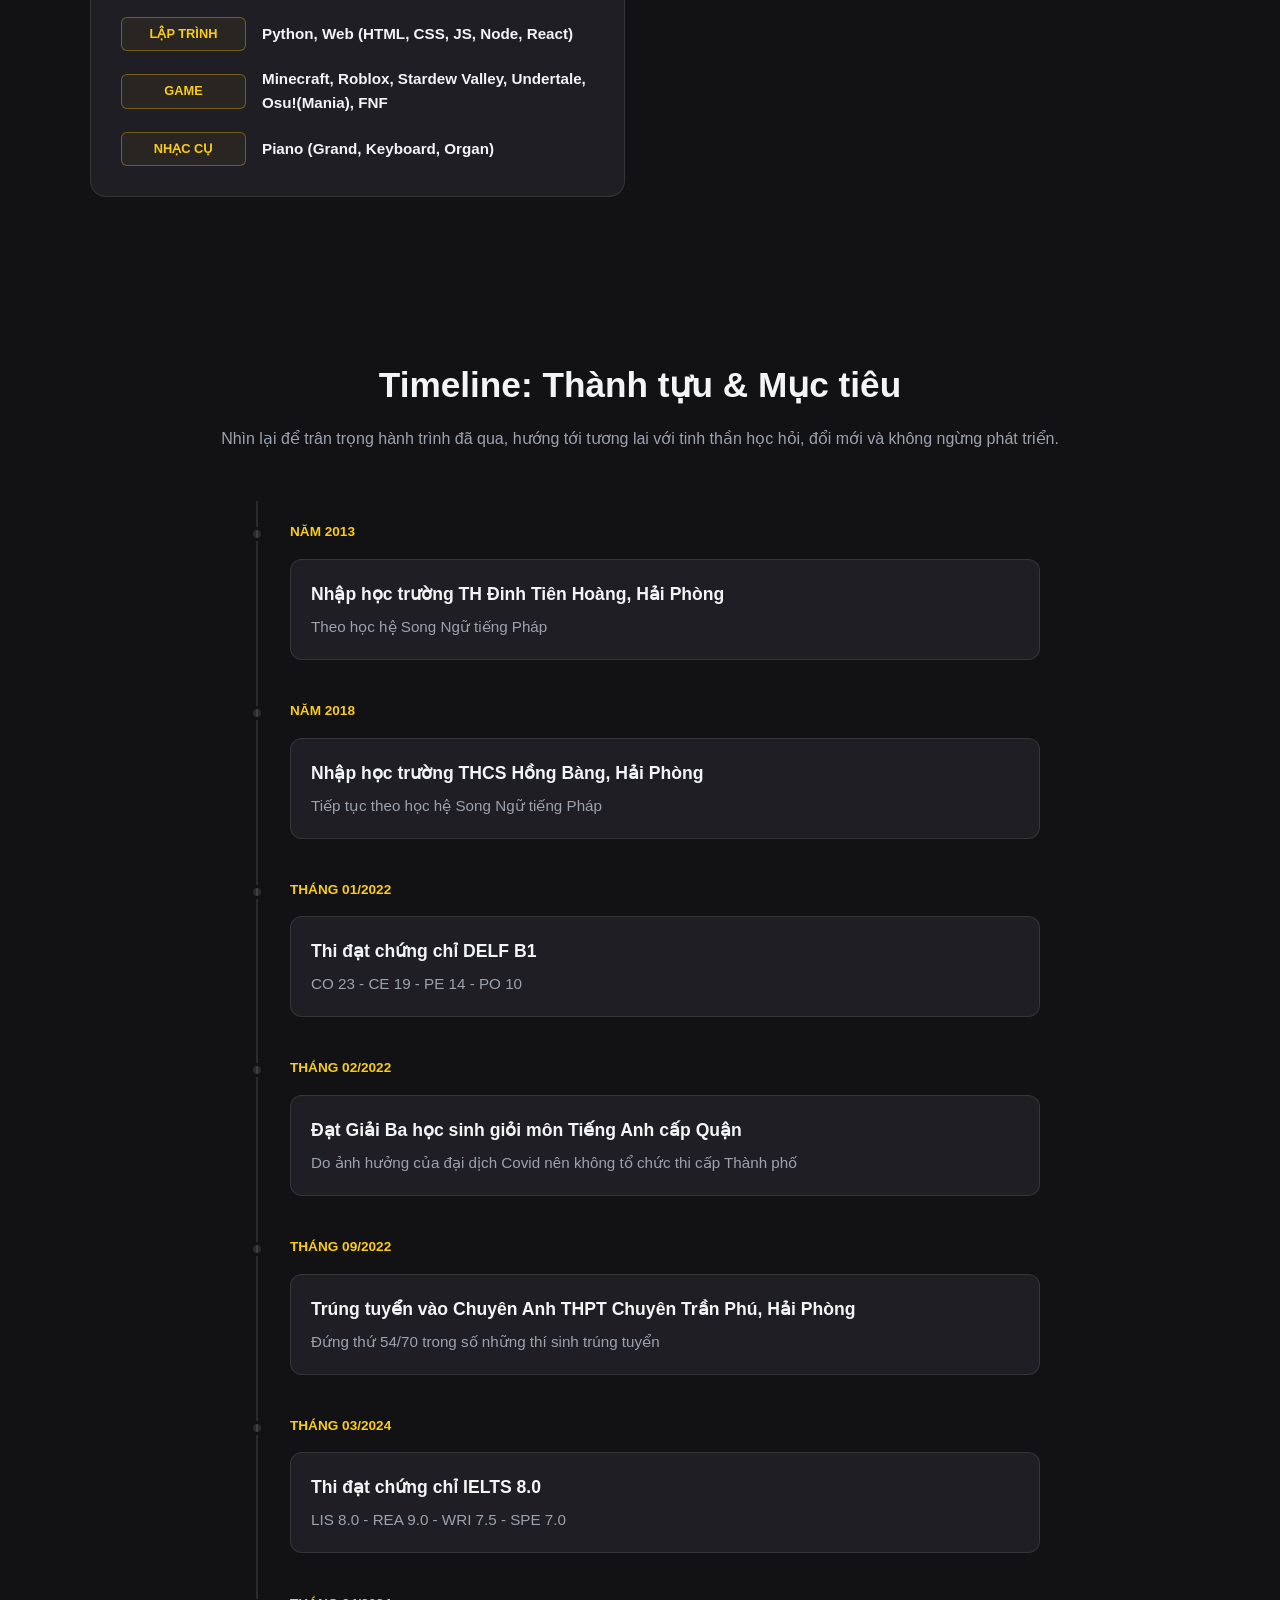
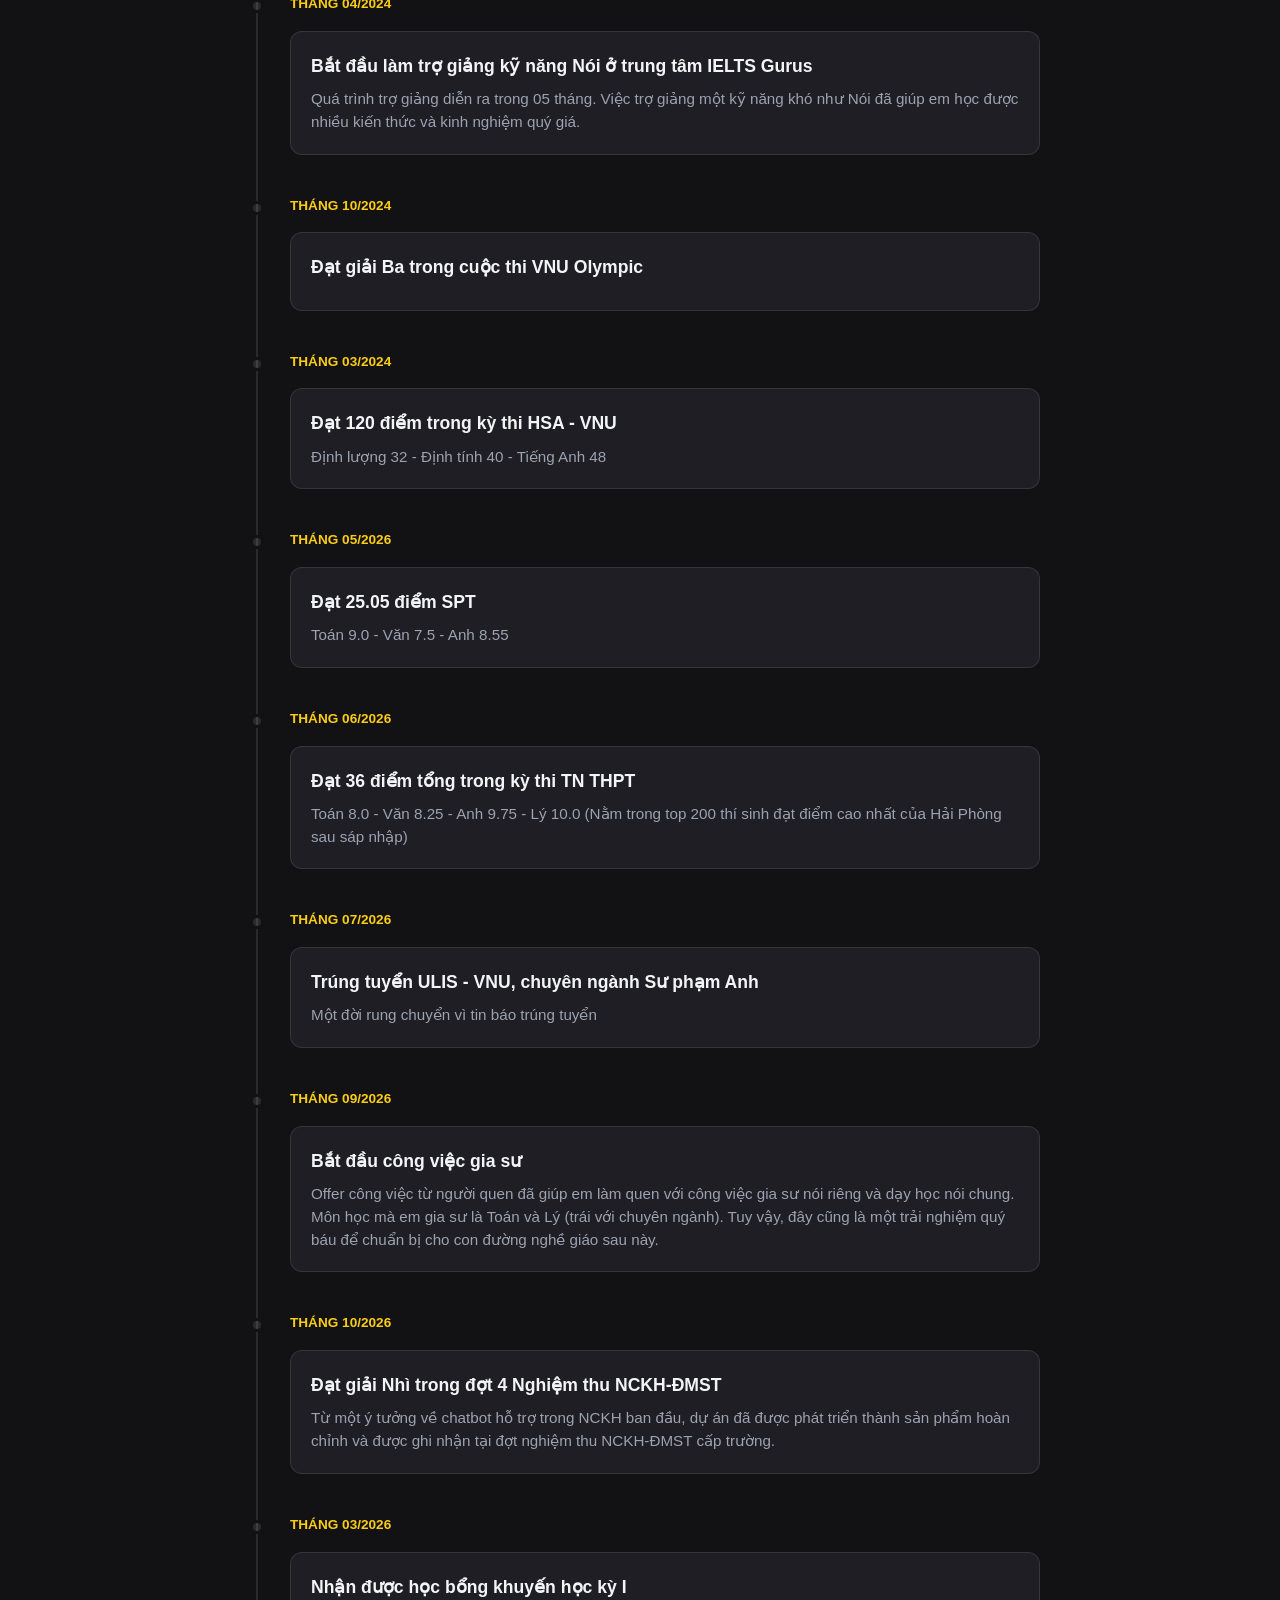
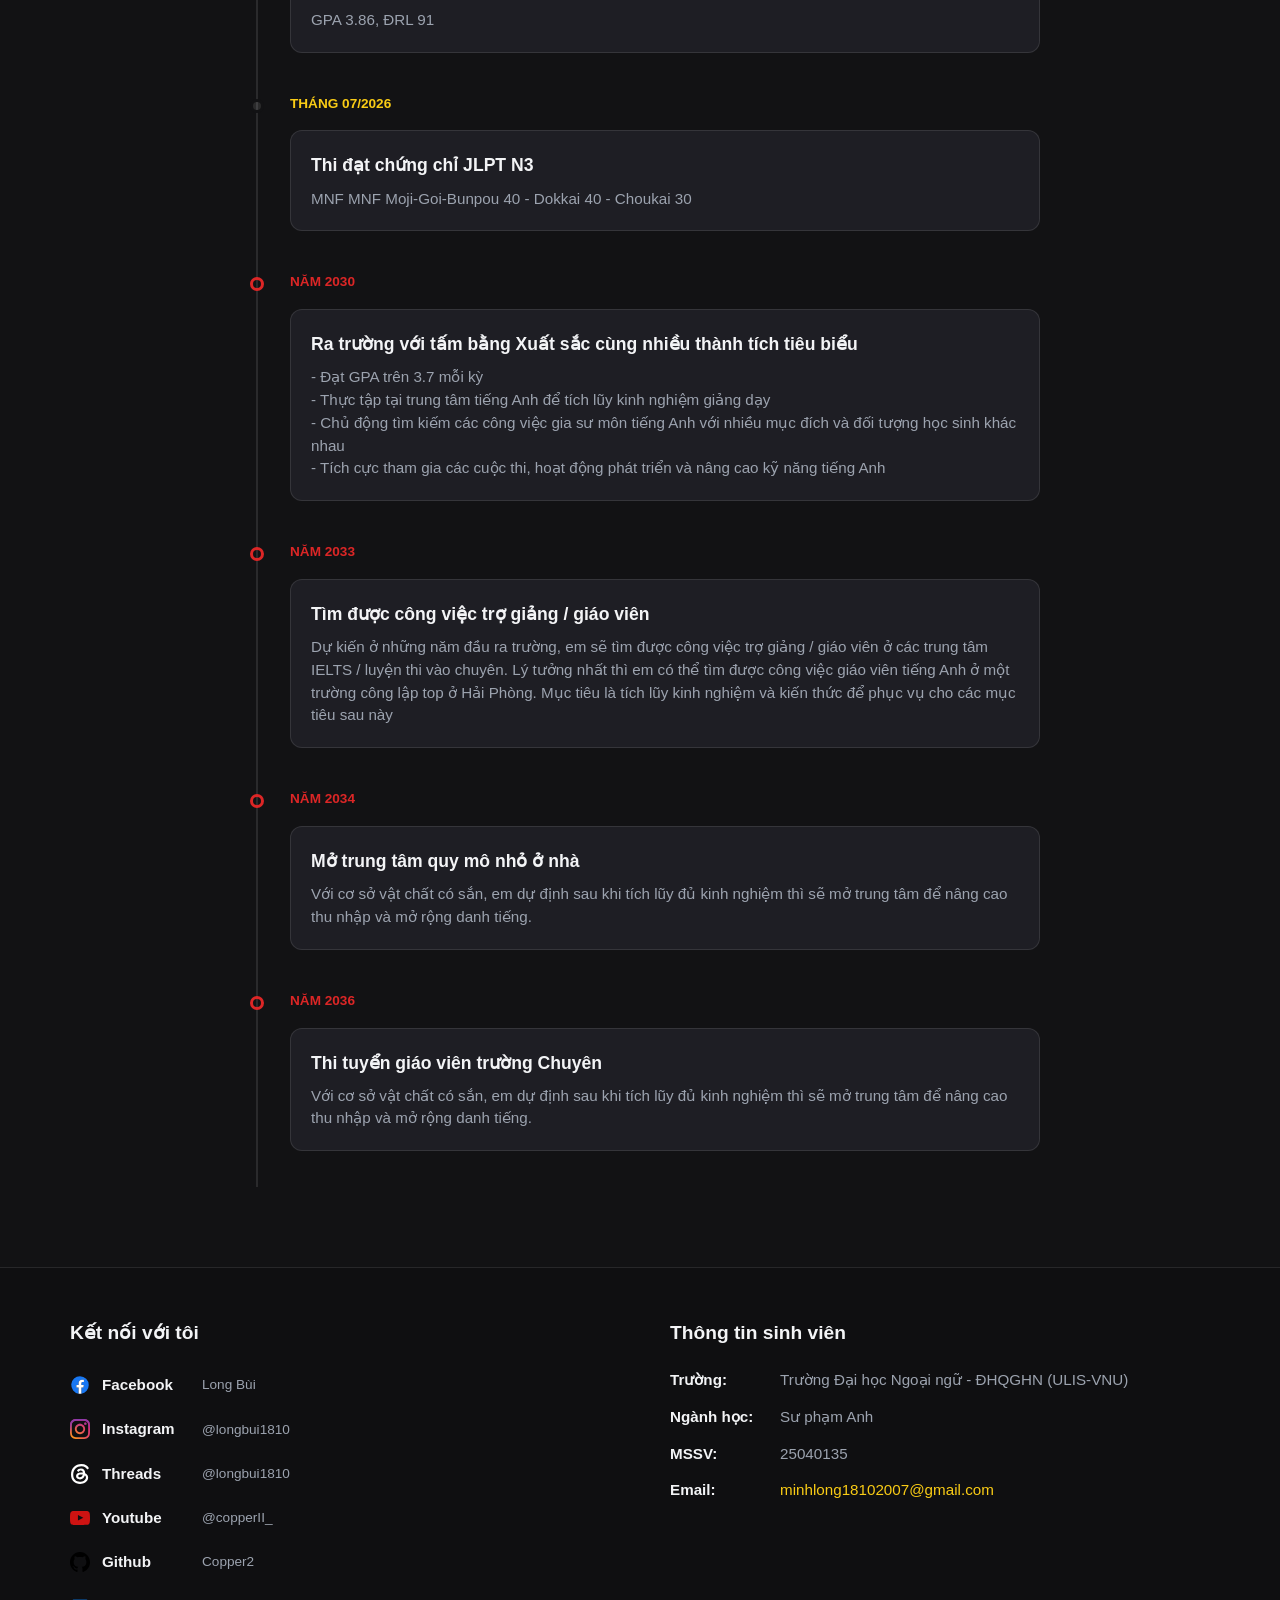
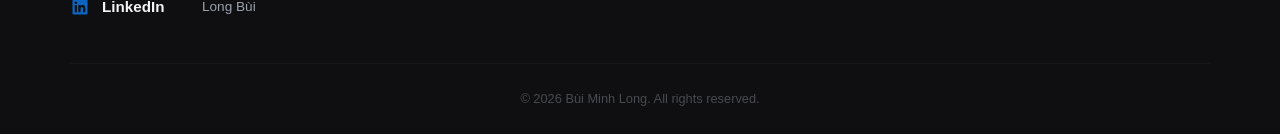
==== commit 0915cc88: "Fix 1 - Attempt 1 fixing links" ====
--- a/index.html
+++ b/index.html
@@ -14,8 +14,8 @@
 
 				<ul class="nav-links">
 					<li><a href="#" class="active">Giới thiệu</a></li>
-					<li><a href="/pages/projects.html">Dự án</a></li>
-					<li><a href="/pages/summary.html">Tổng kết</a></li>
+					<li><a href="pages/projects.html">Dự án</a></li>
+					<li><a href="pages/summary.html">Tổng kết</a></li>
 				</ul>
 
 				<div class="nav-toggles">
@@ -468,7 +468,7 @@
 							target="_blank"
 						>
 							<img
-								src="../assets/logo/social-media/facebook.svg"
+								src="assets/logo/social-media/facebook.svg"
 								alt="Facebook"
 								class="icon"
 								onerror="
@@ -486,7 +486,7 @@
 							target="_blank"
 						>
 							<img
-								src="../assets/logo/social-media/instagram.svg"
+								src="assets/logo/social-media/instagram.svg"
 								alt="Instagram"
 								class="icon"
 								onerror="
@@ -504,7 +504,7 @@
 							target="_blank"
 						>
 							<img
-								src="../assets/logo/social-media/threads.svg"
+								src="assets/logo/social-media/threads.svg"
 								alt="Threads"
 								class="icon"
 								onerror="
@@ -522,7 +522,7 @@
 							target="_blank"
 						>
 							<img
-								src="../assets/logo/social-media/youtube.svg"
+								src="assets/logo/social-media/youtube.svg"
 								alt="Youtube"
 								class="icon"
 								onerror="
@@ -540,7 +540,7 @@
 							target="_blank"
 						>
 							<img
-								src="../assets/logo/social-media/github.svg"
+								src="assets/logo/social-media/github.svg"
 								alt="Github"
 								class="icon"
 								onerror="
@@ -558,7 +558,7 @@
 							target="_blank"
 						>
 							<img
-								src="../assets/logo/social-media/linkedin.svg"
+								src="assets/logo/social-media/linkedin.svg"
 								alt="LinkedIn"
 								class="icon"
 								onerror="
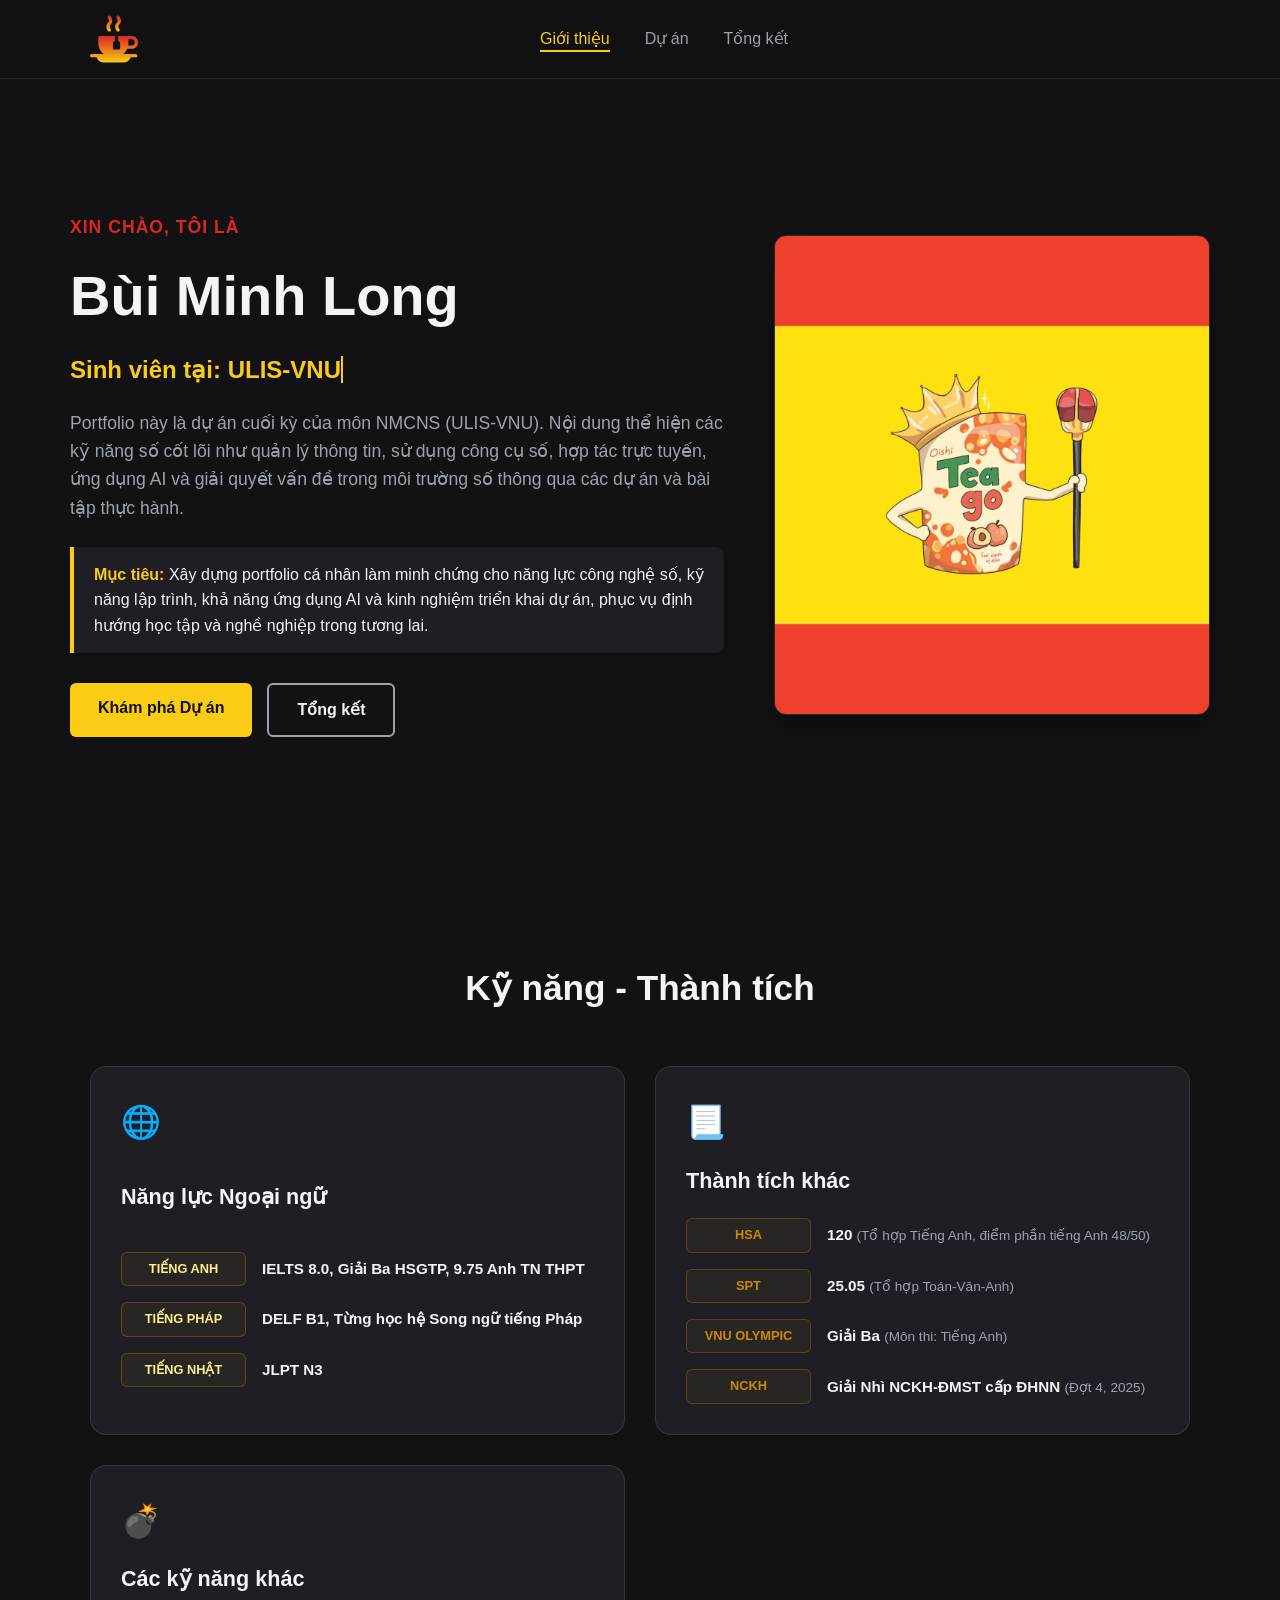
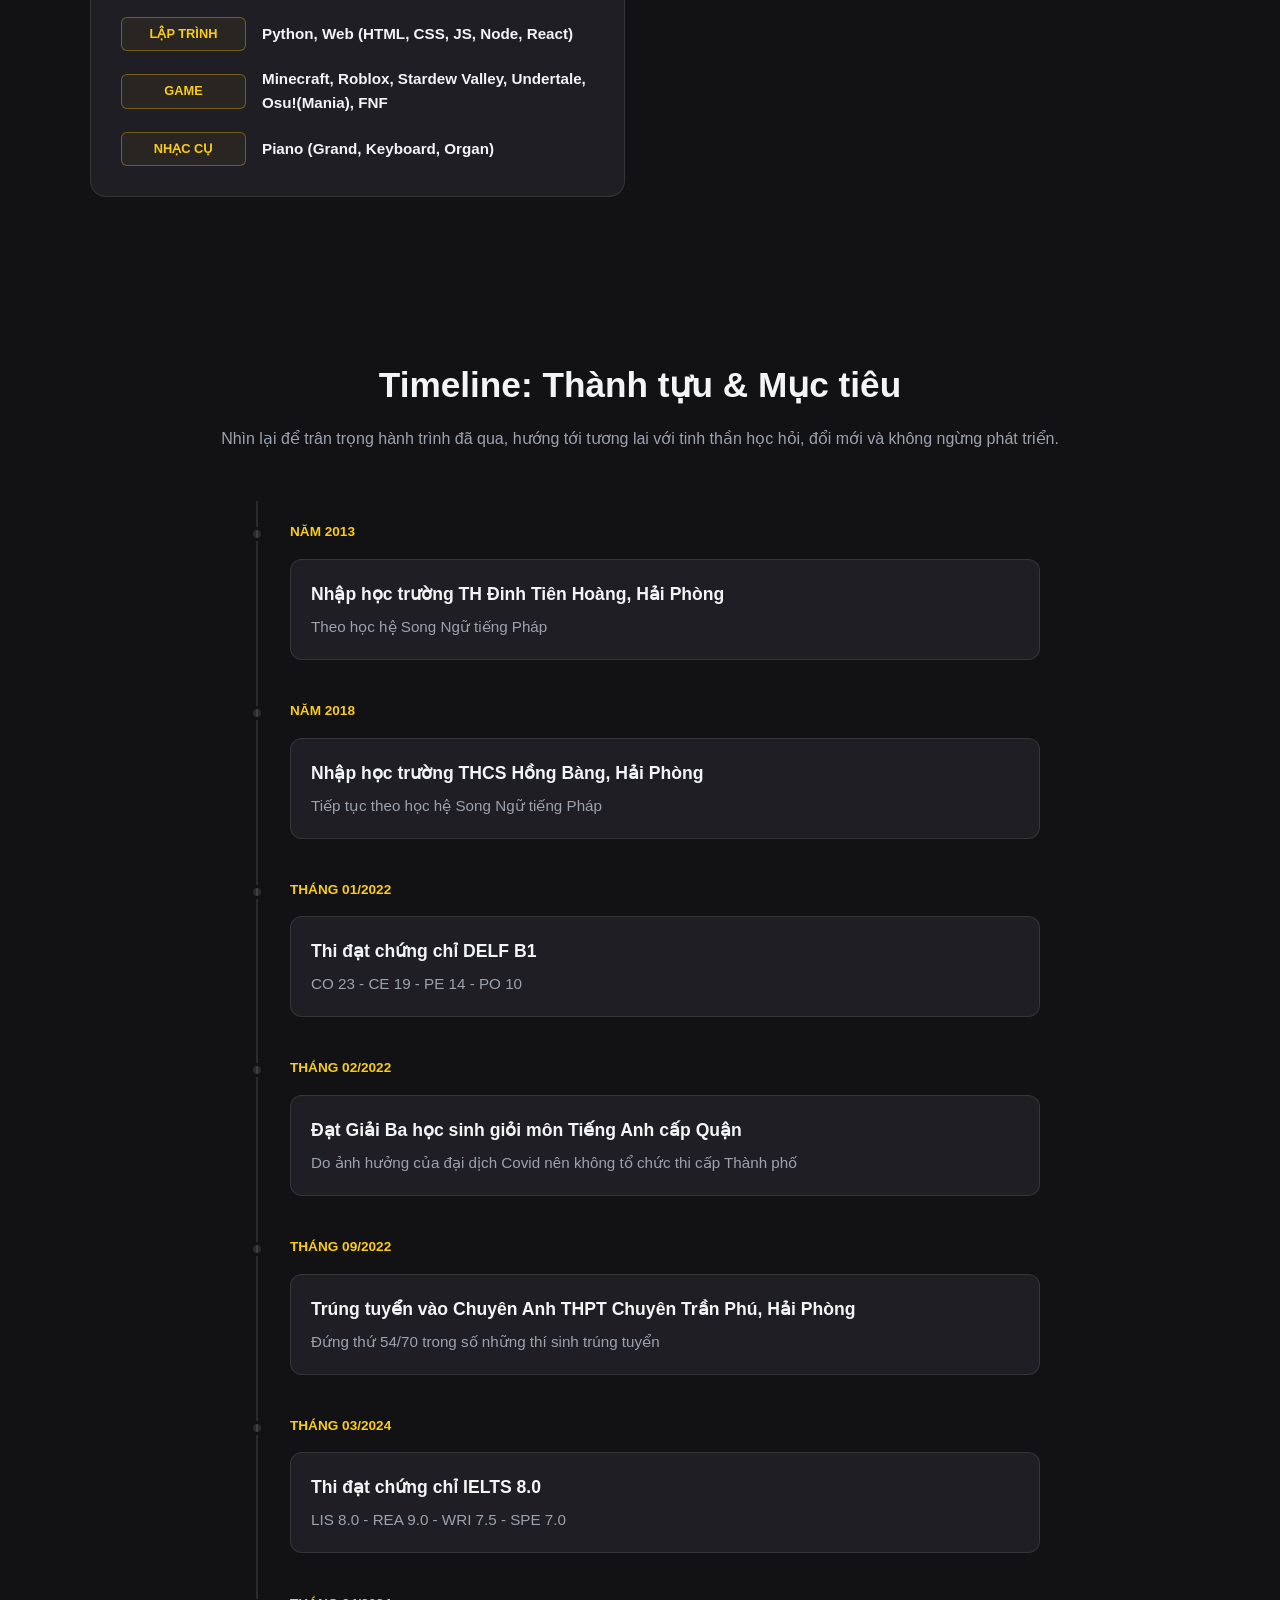
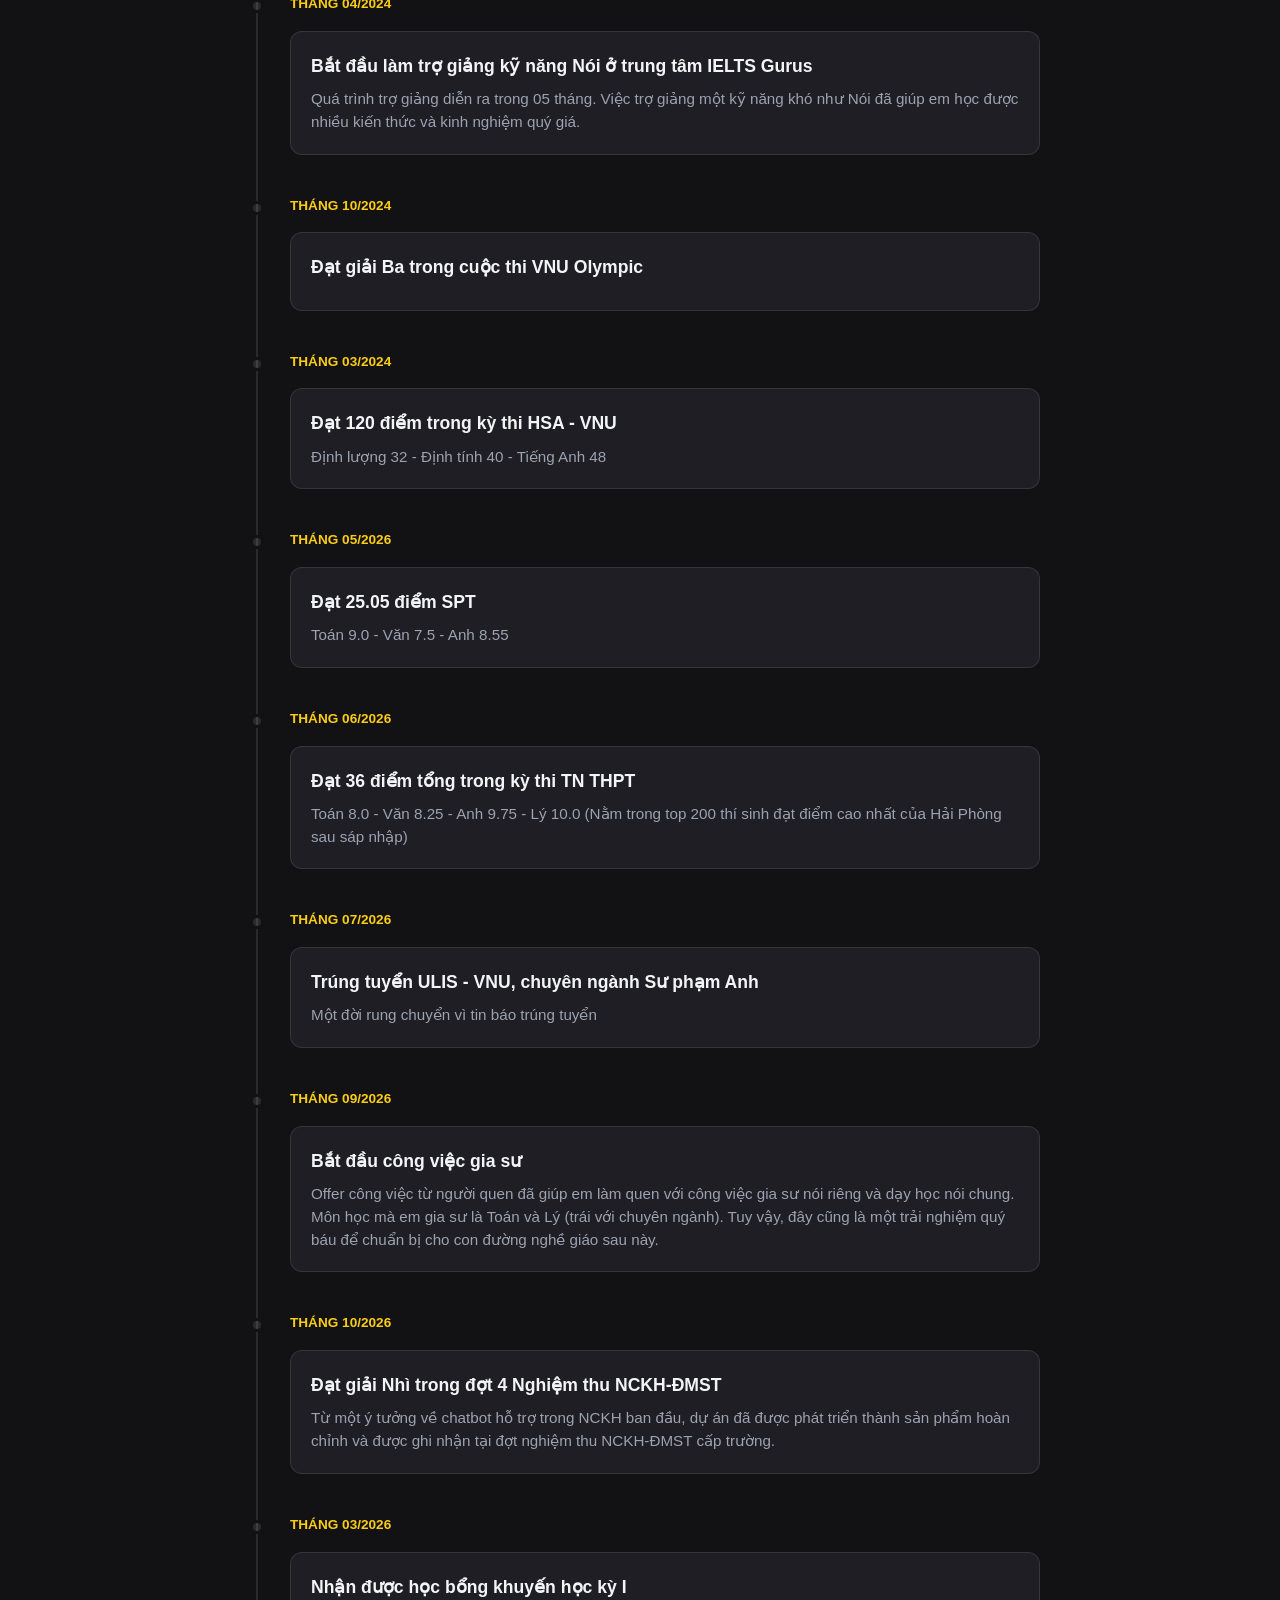
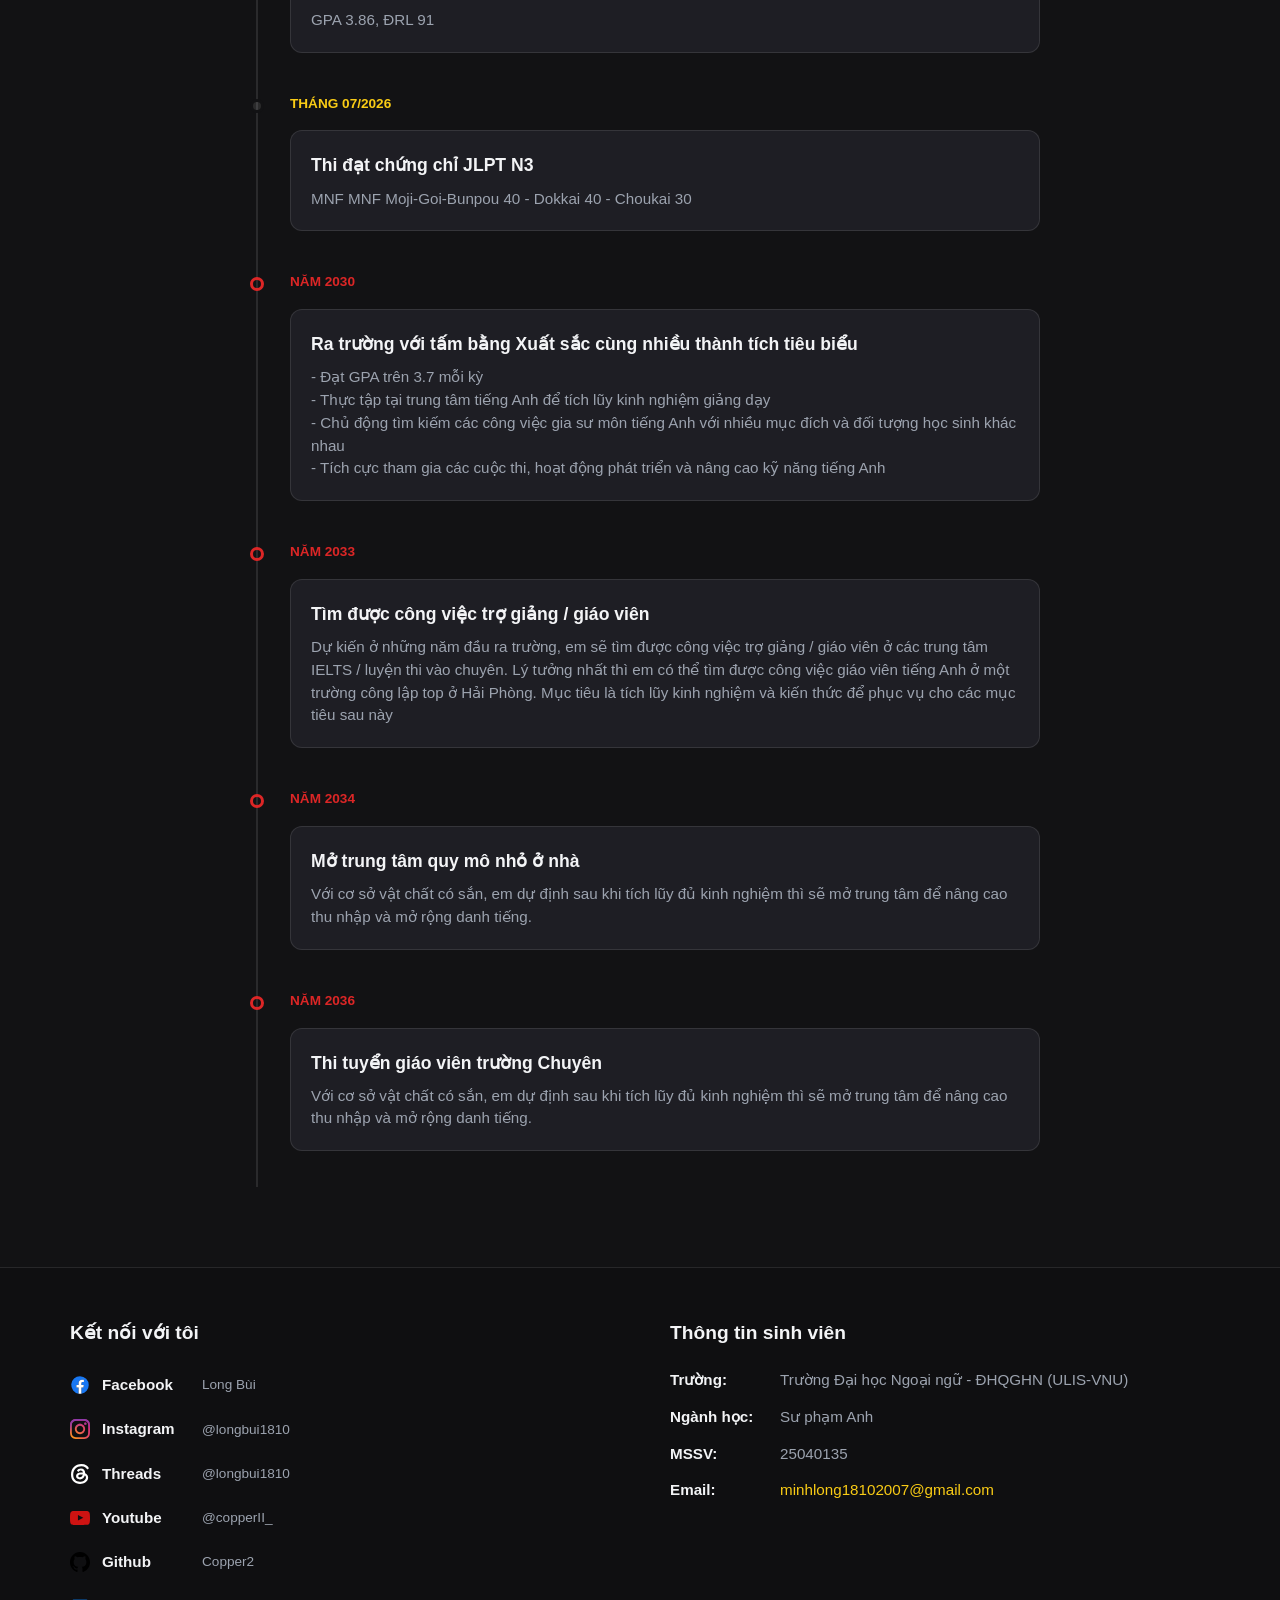
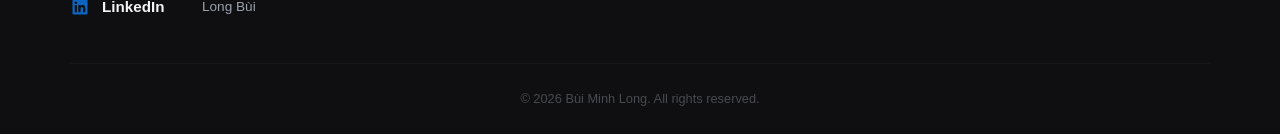
==== commit 65e06f77: "Attempt 5" ====
--- a/index.html
+++ b/index.html
@@ -19,7 +19,7 @@
 				</ul>
 
 				<div class="nav-toggles">
-					<button
+					<!-- <button
 						class="toggle-btn theme-toggle"
 						id="theme-toggle-btn"
 						aria-label="Toggle Dark/Light Mode"
@@ -29,8 +29,8 @@
 							alt="Theme Icon"
 							class="icon"
 							id="theme-icon-img"
-						/>
-					</button>
+						/> 
+					</button> -->
 				</div>
 			</nav>
 		</header>
@@ -213,7 +213,9 @@
 						Timeline: Thành tựu & Mục tiêu
 					</h2>
 					<p class="section-subtitle">
-						Nhìn lại để trân trọng hành trình đã qua, hướng tới tương lai với tinh thần học hỏi, đổi mới và không ngừng phát triển.
+						Nhìn lại để trân trọng hành trình đã qua, hướng tới
+						tương lai với tinh thần học hỏi, đổi mới và không ngừng
+						phát triển.
 					</p>
 				</div>
 
@@ -224,7 +226,9 @@
 						<div class="timeline-dot"></div>
 						<div class="timeline-date">Năm 2013</div>
 						<div class="timeline-content">
-							<h4 class="timeline-title">Nhập học trường TH Đinh Tiên Hoàng, Hải Phòng</h4>
+							<h4 class="timeline-title">
+								Nhập học trường TH Đinh Tiên Hoàng, Hải Phòng
+							</h4>
 							<p class="timeline-desc">
 								Theo học hệ Song Ngữ tiếng Pháp
 							</p>
@@ -235,7 +239,9 @@
 						<div class="timeline-dot"></div>
 						<div class="timeline-date">Năm 2018</div>
 						<div class="timeline-content">
-							<h4 class="timeline-title">Nhập học trường THCS Hồng Bàng, Hải Phòng</h4>
+							<h4 class="timeline-title">
+								Nhập học trường THCS Hồng Bàng, Hải Phòng
+							</h4>
 							<p class="timeline-desc">
 								Tiếp tục theo học hệ Song Ngữ tiếng Pháp
 							</p>
@@ -246,7 +252,9 @@
 						<div class="timeline-dot"></div>
 						<div class="timeline-date">Tháng 01/2022</div>
 						<div class="timeline-content">
-							<h4 class="timeline-title">Thi đạt chứng chỉ DELF B1</h4>
+							<h4 class="timeline-title">
+								Thi đạt chứng chỉ DELF B1
+							</h4>
 							<p class="timeline-desc">
 								CO 23 - CE 19 - PE 14 - PO 10
 							</p>
@@ -257,9 +265,12 @@
 						<div class="timeline-dot"></div>
 						<div class="timeline-date">Tháng 02/2022</div>
 						<div class="timeline-content">
-							<h4 class="timeline-title">Đạt Giải Ba học sinh giỏi môn Tiếng Anh cấp Quận</h4>
-							<p class="timeline-desc">
-								Do ảnh hưởng của đại dịch Covid nên không tổ chức thi cấp Thành phố
+							<h4 class="timeline-title">
+								Đạt Giải Ba học sinh giỏi môn Tiếng Anh cấp Quận
+							</h4>
+							<p class="timeline-desc">
+								Do ảnh hưởng của đại dịch Covid nên không tổ
+								chức thi cấp Thành phố
 							</p>
 						</div>
 					</div>
@@ -268,9 +279,13 @@
 						<div class="timeline-dot"></div>
 						<div class="timeline-date">Tháng 09/2022</div>
 						<div class="timeline-content">
-							<h4 class="timeline-title">Trúng tuyển vào Chuyên Anh THPT Chuyên Trần Phú, Hải Phòng</h4>
-							<p class="timeline-desc">
-								Đứng thứ 54/70 trong số những thí sinh trúng tuyển
+							<h4 class="timeline-title">
+								Trúng tuyển vào Chuyên Anh THPT Chuyên Trần Phú,
+								Hải Phòng
+							</h4>
+							<p class="timeline-desc">
+								Đứng thứ 54/70 trong số những thí sinh trúng
+								tuyển
 							</p>
 						</div>
 					</div>
@@ -279,7 +294,9 @@
 						<div class="timeline-dot"></div>
 						<div class="timeline-date">Tháng 03/2024</div>
 						<div class="timeline-content">
-							<h4 class="timeline-title">Thi đạt chứng chỉ IELTS 8.0</h4>
+							<h4 class="timeline-title">
+								Thi đạt chứng chỉ IELTS 8.0
+							</h4>
 							<p class="timeline-desc">
 								LIS 8.0 - REA 9.0 - WRI 7.5 - SPE 7.0
 							</p>
@@ -290,9 +307,14 @@
 						<div class="timeline-dot"></div>
 						<div class="timeline-date">Tháng 04/2024</div>
 						<div class="timeline-content">
-							<h4 class="timeline-title">Bắt đầu làm trợ giảng kỹ năng Nói ở trung tâm IELTS Gurus</h4>
-							<p class="timeline-desc">
-								Quá trình trợ giảng diễn ra trong 05 tháng. Việc trợ giảng một kỹ năng khó như Nói đã giúp em học được nhiều kiến thức và kinh nghiệm quý giá.
+							<h4 class="timeline-title">
+								Bắt đầu làm trợ giảng kỹ năng Nói ở trung tâm
+								IELTS Gurus
+							</h4>
+							<p class="timeline-desc">
+								Quá trình trợ giảng diễn ra trong 05 tháng. Việc
+								trợ giảng một kỹ năng khó như Nói đã giúp em học
+								được nhiều kiến thức và kinh nghiệm quý giá.
 							</p>
 						</div>
 					</div>
@@ -301,10 +323,10 @@
 						<div class="timeline-dot"></div>
 						<div class="timeline-date">Tháng 10/2024</div>
 						<div class="timeline-content">
-							<h4 class="timeline-title">Đạt giải Ba trong cuộc thi VNU Olympic</h4>
-							<p class="timeline-desc">
-								
-							</p>
+							<h4 class="timeline-title">
+								Đạt giải Ba trong cuộc thi VNU Olympic
+							</h4>
+							<p class="timeline-desc"></p>
 						</div>
 					</div>
 
@@ -312,7 +334,9 @@
 						<div class="timeline-dot"></div>
 						<div class="timeline-date">Tháng 03/2024</div>
 						<div class="timeline-content">
-							<h4 class="timeline-title">Đạt 120 điểm trong kỳ thi HSA - VNU</h4>
+							<h4 class="timeline-title">
+								Đạt 120 điểm trong kỳ thi HSA - VNU
+							</h4>
 							<p class="timeline-desc">
 								Định lượng 32 - Định tính 40 - Tiếng Anh 48
 							</p>
@@ -334,9 +358,13 @@
 						<div class="timeline-dot"></div>
 						<div class="timeline-date">Tháng 06/2026</div>
 						<div class="timeline-content">
-							<h4 class="timeline-title">Đạt 36 điểm tổng trong kỳ thi TN THPT</h4>
-							<p class="timeline-desc">
-								Toán 8.0 - Văn 8.25 - Anh 9.75 - Lý 10.0 (Nằm trong top 200 thí sinh đạt điểm cao nhất của Hải Phòng sau sáp nhập)
+							<h4 class="timeline-title">
+								Đạt 36 điểm tổng trong kỳ thi TN THPT
+							</h4>
+							<p class="timeline-desc">
+								Toán 8.0 - Văn 8.25 - Anh 9.75 - Lý 10.0 (Nằm
+								trong top 200 thí sinh đạt điểm cao nhất của Hải
+								Phòng sau sáp nhập)
 							</p>
 						</div>
 					</div>
@@ -345,7 +373,9 @@
 						<div class="timeline-dot"></div>
 						<div class="timeline-date">Tháng 07/2026</div>
 						<div class="timeline-content">
-							<h4 class="timeline-title">Trúng tuyển ULIS - VNU, chuyên ngành Sư phạm Anh</h4>
+							<h4 class="timeline-title">
+								Trúng tuyển ULIS - VNU, chuyên ngành Sư phạm Anh
+							</h4>
 							<p class="timeline-desc">
 								Một đời rung chuyển vì tin báo trúng tuyển
 							</p>
@@ -356,9 +386,16 @@
 						<div class="timeline-dot"></div>
 						<div class="timeline-date">Tháng 09/2026</div>
 						<div class="timeline-content">
-							<h4 class="timeline-title">Bắt đầu công việc gia sư</h4>
-							<p class="timeline-desc">
-								Offer công việc từ người quen đã giúp em làm quen với công việc gia sư nói riêng và dạy học nói chung. Môn học mà em gia sư là Toán và Lý (trái với chuyên ngành). Tuy vậy, đây cũng là một trải nghiệm quý báu để chuẩn bị cho con đường nghề giáo sau này.
+							<h4 class="timeline-title">
+								Bắt đầu công việc gia sư
+							</h4>
+							<p class="timeline-desc">
+								Offer công việc từ người quen đã giúp em làm
+								quen với công việc gia sư nói riêng và dạy học
+								nói chung. Môn học mà em gia sư là Toán và Lý
+								(trái với chuyên ngành). Tuy vậy, đây cũng là
+								một trải nghiệm quý báu để chuẩn bị cho con
+								đường nghề giáo sau này.
 							</p>
 						</div>
 					</div>
@@ -367,9 +404,14 @@
 						<div class="timeline-dot"></div>
 						<div class="timeline-date">Tháng 10/2026</div>
 						<div class="timeline-content">
-							<h4 class="timeline-title">Đạt giải Nhì trong đợt 4 Nghiệm thu NCKH-ĐMST</h4>
-							<p class="timeline-desc">
-								Từ một ý tưởng về chatbot hỗ trợ trong NCKH ban đầu, dự án đã được phát triển thành sản phẩm hoàn chỉnh và được ghi nhận tại đợt nghiệm thu NCKH-ĐMST cấp trường.
+							<h4 class="timeline-title">
+								Đạt giải Nhì trong đợt 4 Nghiệm thu NCKH-ĐMST
+							</h4>
+							<p class="timeline-desc">
+								Từ một ý tưởng về chatbot hỗ trợ trong NCKH ban
+								đầu, dự án đã được phát triển thành sản phẩm
+								hoàn chỉnh và được ghi nhận tại đợt nghiệm thu
+								NCKH-ĐMST cấp trường.
 							</p>
 						</div>
 					</div>
@@ -378,10 +420,10 @@
 						<div class="timeline-dot"></div>
 						<div class="timeline-date">Tháng 03/2026</div>
 						<div class="timeline-content">
-							<h4 class="timeline-title">Nhận được học bổng khuyến học kỳ I</h4>
-							<p class="timeline-desc">
-								GPA 3.86, ĐRL 91
-							</p>
+							<h4 class="timeline-title">
+								Nhận được học bổng khuyến học kỳ I
+							</h4>
+							<p class="timeline-desc">GPA 3.86, ĐRL 91</p>
 						</div>
 					</div>
 
@@ -389,9 +431,12 @@
 						<div class="timeline-dot"></div>
 						<div class="timeline-date">Tháng 07/2026</div>
 						<div class="timeline-content">
-							<h4 class="timeline-title">Thi đạt chứng chỉ JLPT N3</h4>
-							<p class="timeline-desc">
-								MNF MNF Moji-Goi-Bunpou 40 - Dokkai 40 - Choukai 30
+							<h4 class="timeline-title">
+								Thi đạt chứng chỉ JLPT N3
+							</h4>
+							<p class="timeline-desc">
+								MNF MNF Moji-Goi-Bunpou 40 - Dokkai 40 - Choukai
+								30
 							</p>
 						</div>
 					</div>
@@ -401,13 +446,18 @@
 						<div class="timeline-date">Năm 2030</div>
 						<div class="timeline-content">
 							<h4 class="timeline-title">
-								Ra trường với tấm bằng Xuất sắc cùng nhiều thành tích tiêu biểu
-							</h4>
-							<p class="timeline-desc">
-								- Đạt GPA trên 3.7 mỗi kỳ<br>
-								- Thực tập tại trung tâm tiếng Anh để tích lũy kinh nghiệm giảng dạy<br>
-								- Chủ động tìm kiếm các công việc gia sư môn tiếng Anh với nhiều mục đích và đối tượng học sinh khác nhau<br>
-								- Tích cực tham gia các cuộc thi, hoạt động phát triển và nâng cao kỹ năng tiếng Anh
+								Ra trường với tấm bằng Xuất sắc cùng nhiều thành
+								tích tiêu biểu
+							</h4>
+							<p class="timeline-desc">
+								- Đạt GPA trên 3.7 mỗi kỳ<br />
+								- Thực tập tại trung tâm tiếng Anh để tích lũy
+								kinh nghiệm giảng dạy<br />
+								- Chủ động tìm kiếm các công việc gia sư môn
+								tiếng Anh với nhiều mục đích và đối tượng học
+								sinh khác nhau<br />
+								- Tích cực tham gia các cuộc thi, hoạt động phát
+								triển và nâng cao kỹ năng tiếng Anh
 							</p>
 						</div>
 					</div>
@@ -417,10 +467,16 @@
 						<div class="timeline-date">Năm 2033</div>
 						<div class="timeline-content">
 							<h4 class="timeline-title">
-								Tìm được công việc trợ giảng / giáo viên 
-							</h4>
-							<p class="timeline-desc">
-								Dự kiến ở những năm đầu ra trường, em sẽ tìm được công việc trợ giảng / giáo viên ở các trung tâm IELTS / luyện thi vào chuyên. Lý tưởng nhất thì em có thể tìm được công việc giáo viên tiếng Anh ở một trường công lập top ở Hải Phòng. Mục tiêu là tích lũy kinh nghiệm và kiến thức để phục vụ cho các mục tiêu sau này
+								Tìm được công việc trợ giảng / giáo viên
+							</h4>
+							<p class="timeline-desc">
+								Dự kiến ở những năm đầu ra trường, em sẽ tìm
+								được công việc trợ giảng / giáo viên ở các trung
+								tâm IELTS / luyện thi vào chuyên. Lý tưởng nhất
+								thì em có thể tìm được công việc giáo viên tiếng
+								Anh ở một trường công lập top ở Hải Phòng. Mục
+								tiêu là tích lũy kinh nghiệm và kiến thức để
+								phục vụ cho các mục tiêu sau này
 							</p>
 						</div>
 					</div>
@@ -433,7 +489,9 @@
 								Mở trung tâm quy mô nhỏ ở nhà
 							</h4>
 							<p class="timeline-desc">
-								Với cơ sở vật chất có sắn, em dự định sau khi tích lũy đủ kinh nghiệm thì sẽ mở trung tâm để nâng cao thu nhập và mở rộng danh tiếng.
+								Với cơ sở vật chất có sắn, em dự định sau khi
+								tích lũy đủ kinh nghiệm thì sẽ mở trung tâm để
+								nâng cao thu nhập và mở rộng danh tiếng.
 							</p>
 						</div>
 					</div>
@@ -446,12 +504,13 @@
 								Thi tuyển giáo viên trường Chuyên
 							</h4>
 							<p class="timeline-desc">
-								Với cơ sở vật chất có sắn, em dự định sau khi tích lũy đủ kinh nghiệm thì sẽ mở trung tâm để nâng cao thu nhập và mở rộng danh tiếng.
-							</p>
-						</div>
-					</div>
-
-					</div>
+								Với cơ sở vật chất có sắn, em dự định sau khi
+								tích lũy đủ kinh nghiệm thì sẽ mở trung tâm để
+								nâng cao thu nhập và mở rộng danh tiếng.
+							</p>
+						</div>
+					</div>
+				</div>
 			</div>
 		</section>
 
@@ -471,10 +530,6 @@
 								src="assets/logo/social-media/facebook.svg"
 								alt="Facebook"
 								class="icon"
-								onerror="
-									this.src =
-										'https://placehold.co/20x20?text=FB'
-								"
 							/>
 							<span class="social-name">Facebook</span>
 							<span class="social-username">Long Bùi</span>
@@ -489,10 +544,6 @@
 								src="assets/logo/social-media/instagram.svg"
 								alt="Instagram"
 								class="icon"
-								onerror="
-									this.src =
-										'https://placehold.co/20x20?text=IG'
-								"
 							/>
 							<span class="social-name">Instagram</span>
 							<span class="social-username">@longbui1810</span>
@@ -507,10 +558,6 @@
 								src="assets/logo/social-media/threads.svg"
 								alt="Threads"
 								class="icon"
-								onerror="
-									this.src =
-										'https://placehold.co/20x20?text=TH'
-								"
 							/>
 							<span class="social-name">Threads</span>
 							<span class="social-username">@longbui1810</span>
@@ -525,10 +572,6 @@
 								src="assets/logo/social-media/youtube.svg"
 								alt="Youtube"
 								class="icon"
-								onerror="
-									this.src =
-										'https://placehold.co/20x20?text=YT'
-								"
 							/>
 							<span class="social-name">Youtube</span>
 							<span class="social-username">@copperII_</span>
@@ -543,10 +586,6 @@
 								src="assets/logo/social-media/github.svg"
 								alt="Github"
 								class="icon"
-								onerror="
-									this.src =
-										'https://placehold.co/20x20?text=GH'
-								"
 							/>
 							<span class="social-name">Github</span>
 							<span class="social-username">Copper2</span>
@@ -561,10 +600,6 @@
 								src="assets/logo/social-media/linkedin.svg"
 								alt="LinkedIn"
 								class="icon"
-								onerror="
-									this.src =
-										'https://placehold.co/20x20?text=IN'
-								"
 							/>
 							<span class="social-name">LinkedIn</span>
 							<span class="social-username">Long Bùi</span>
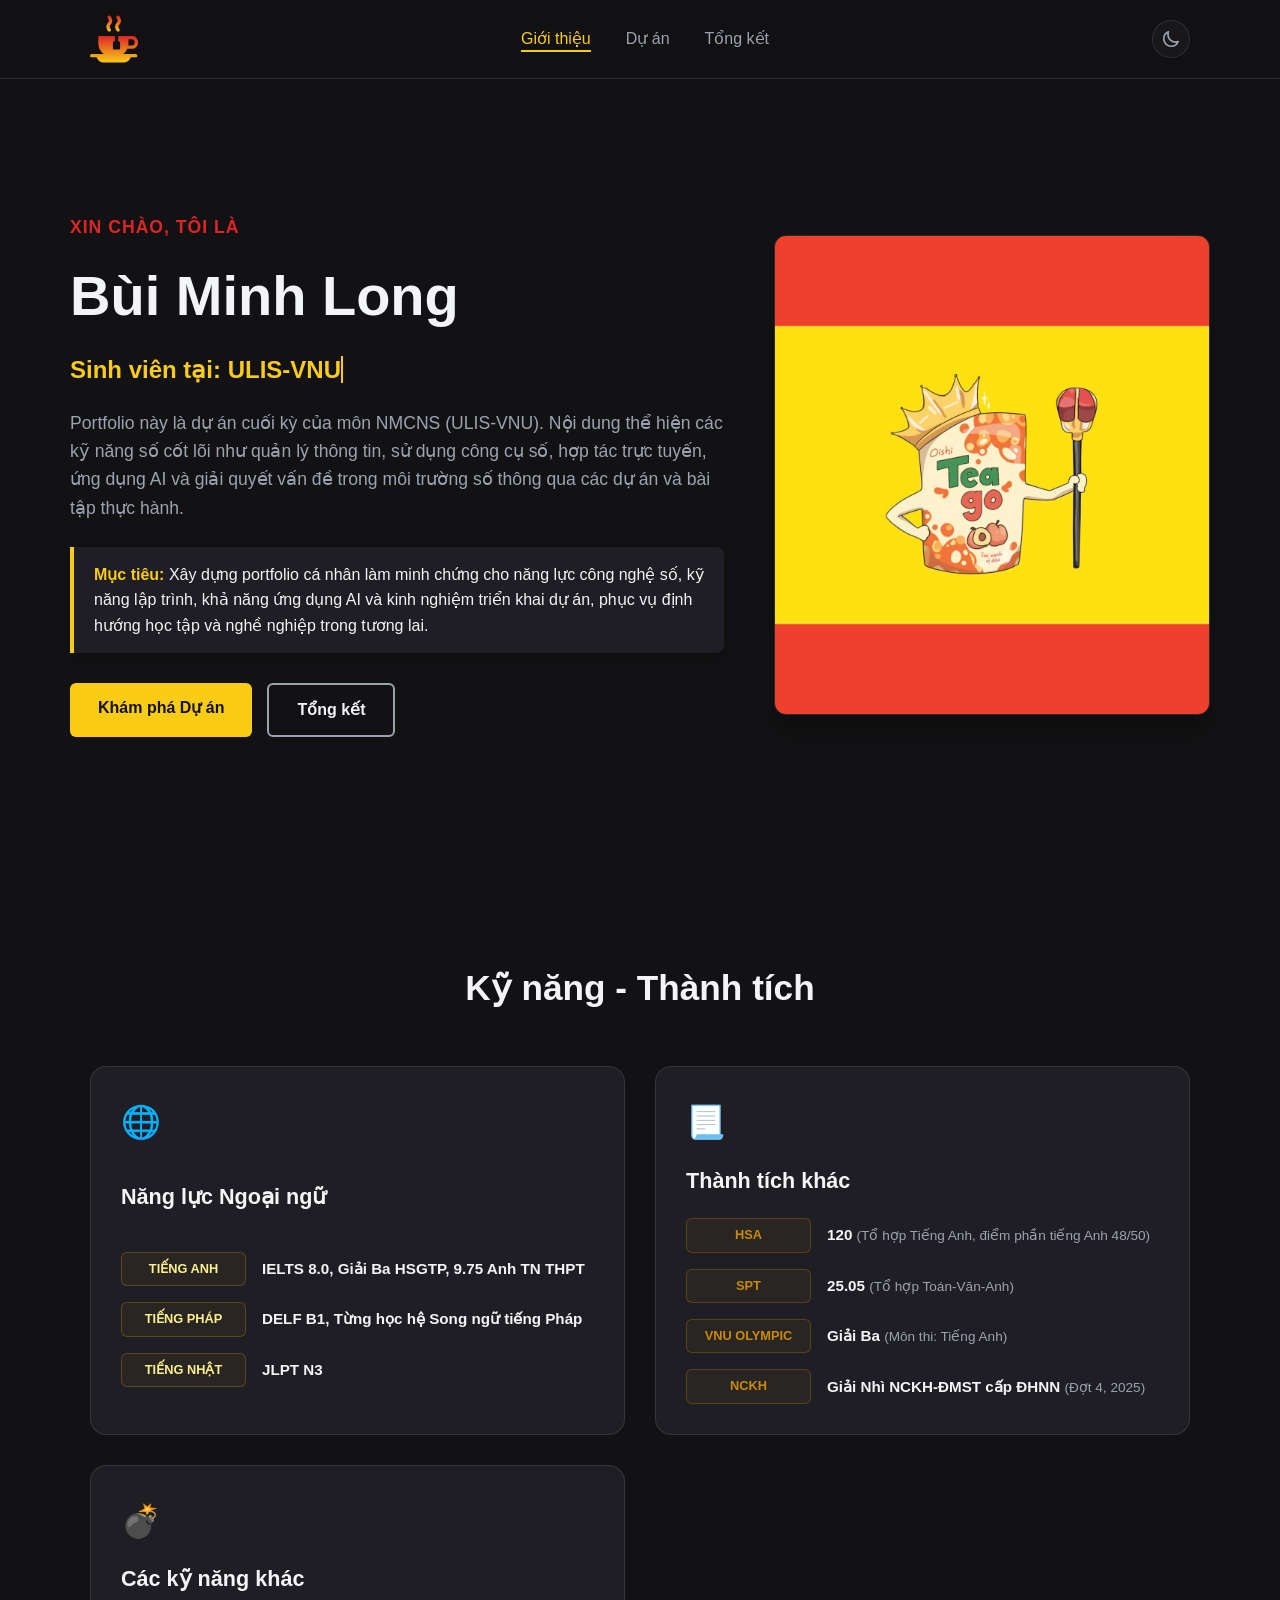
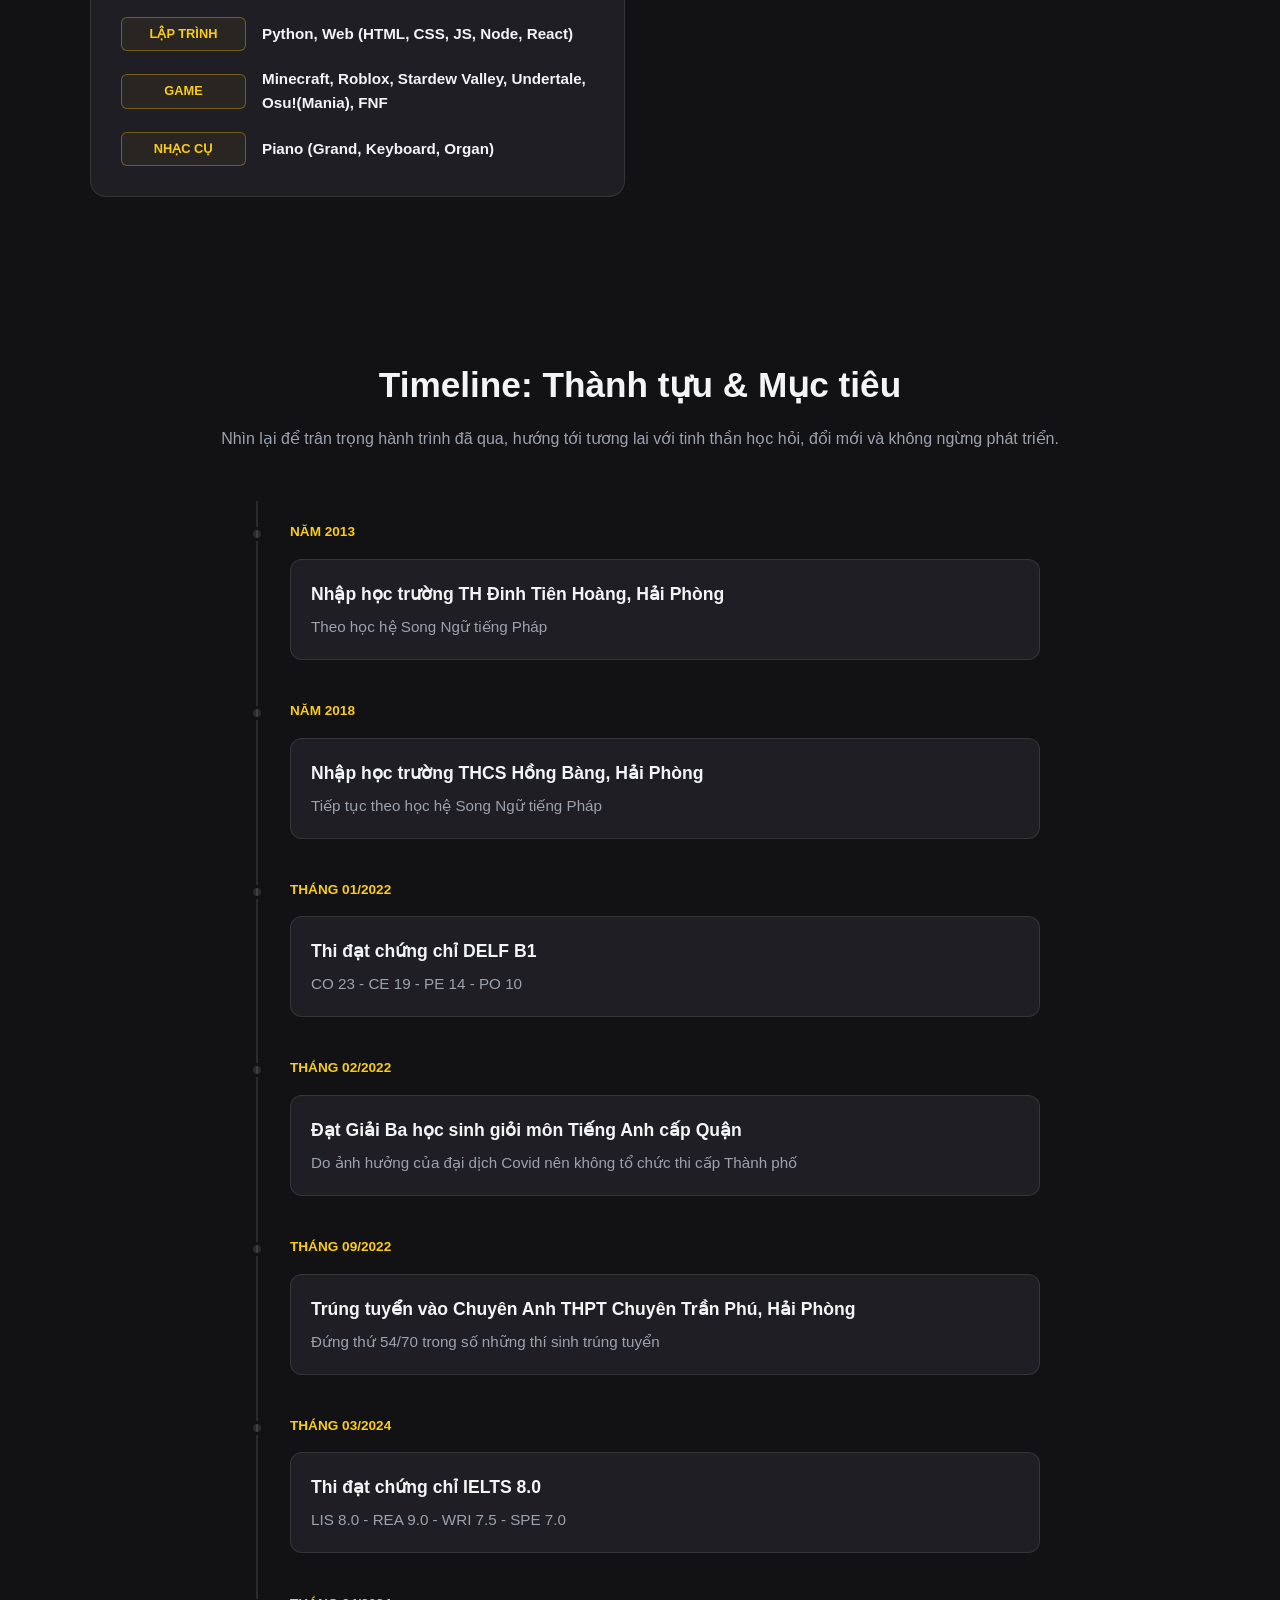
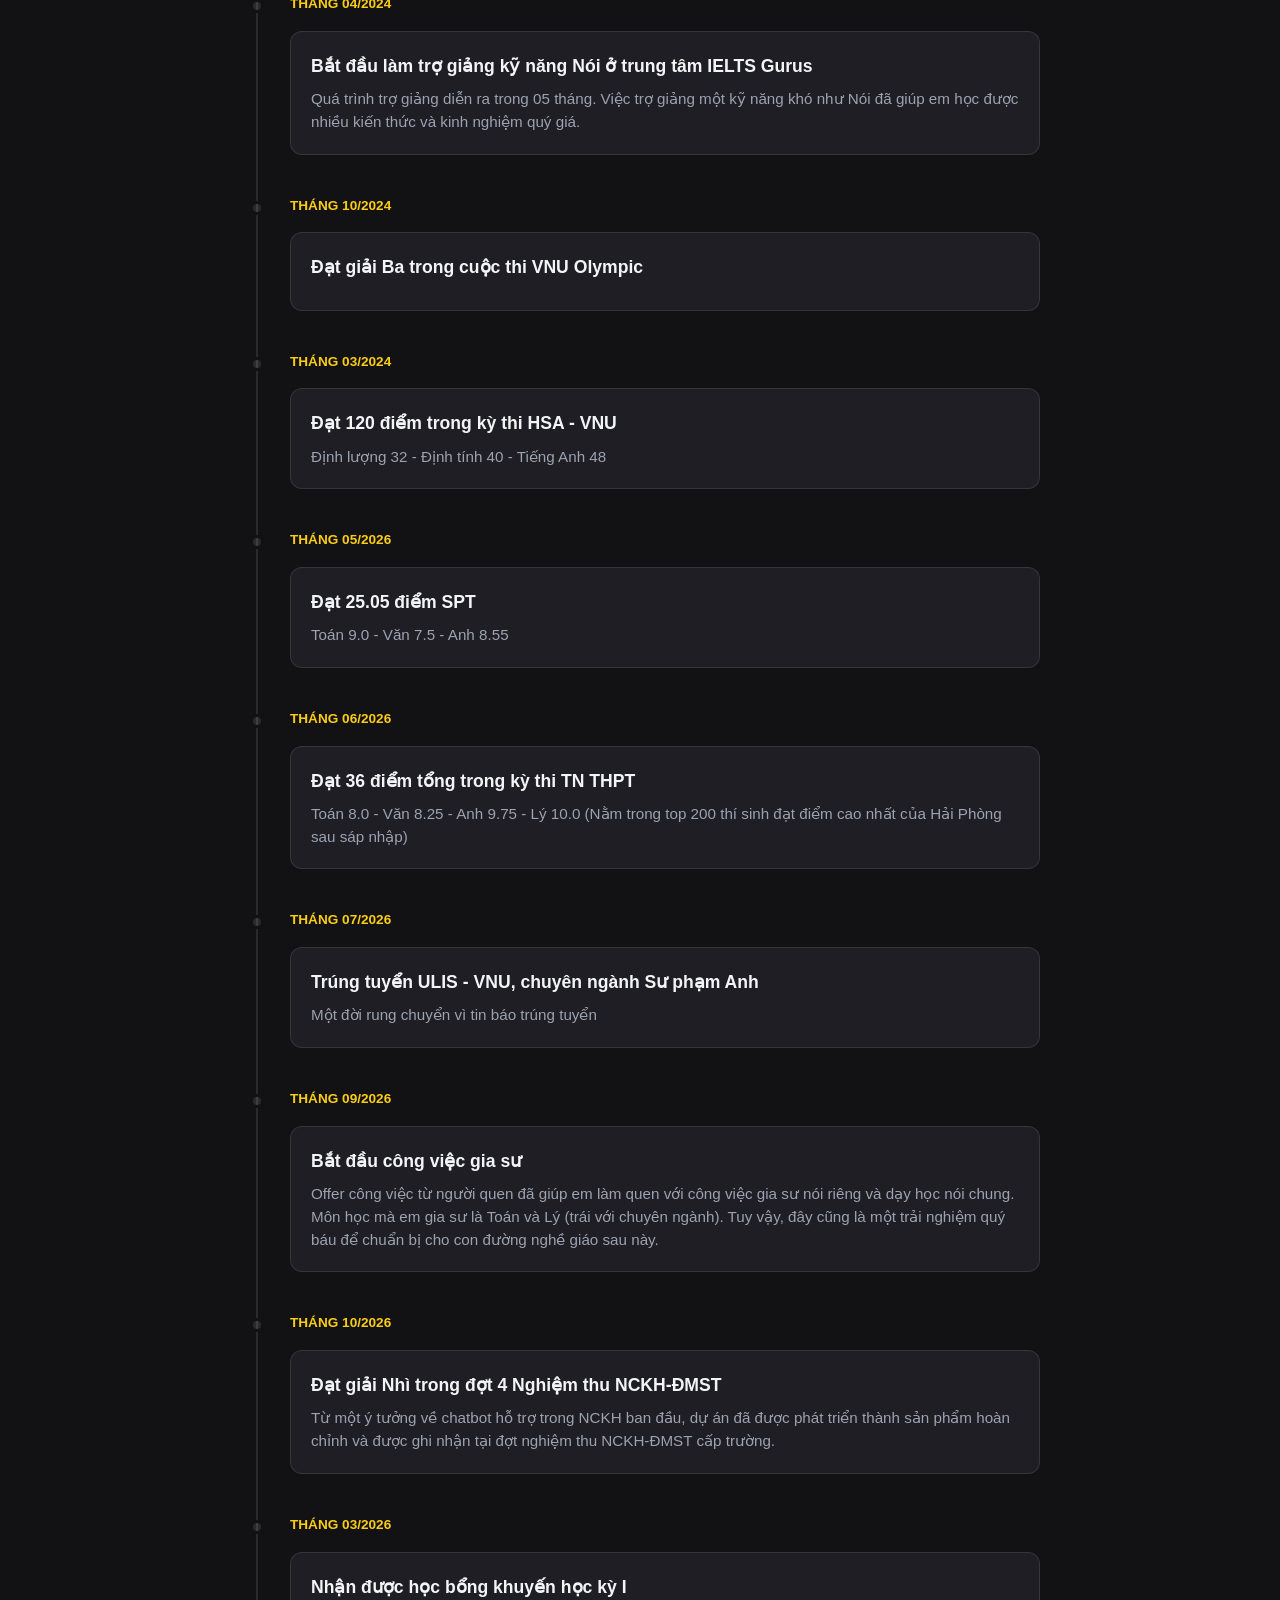
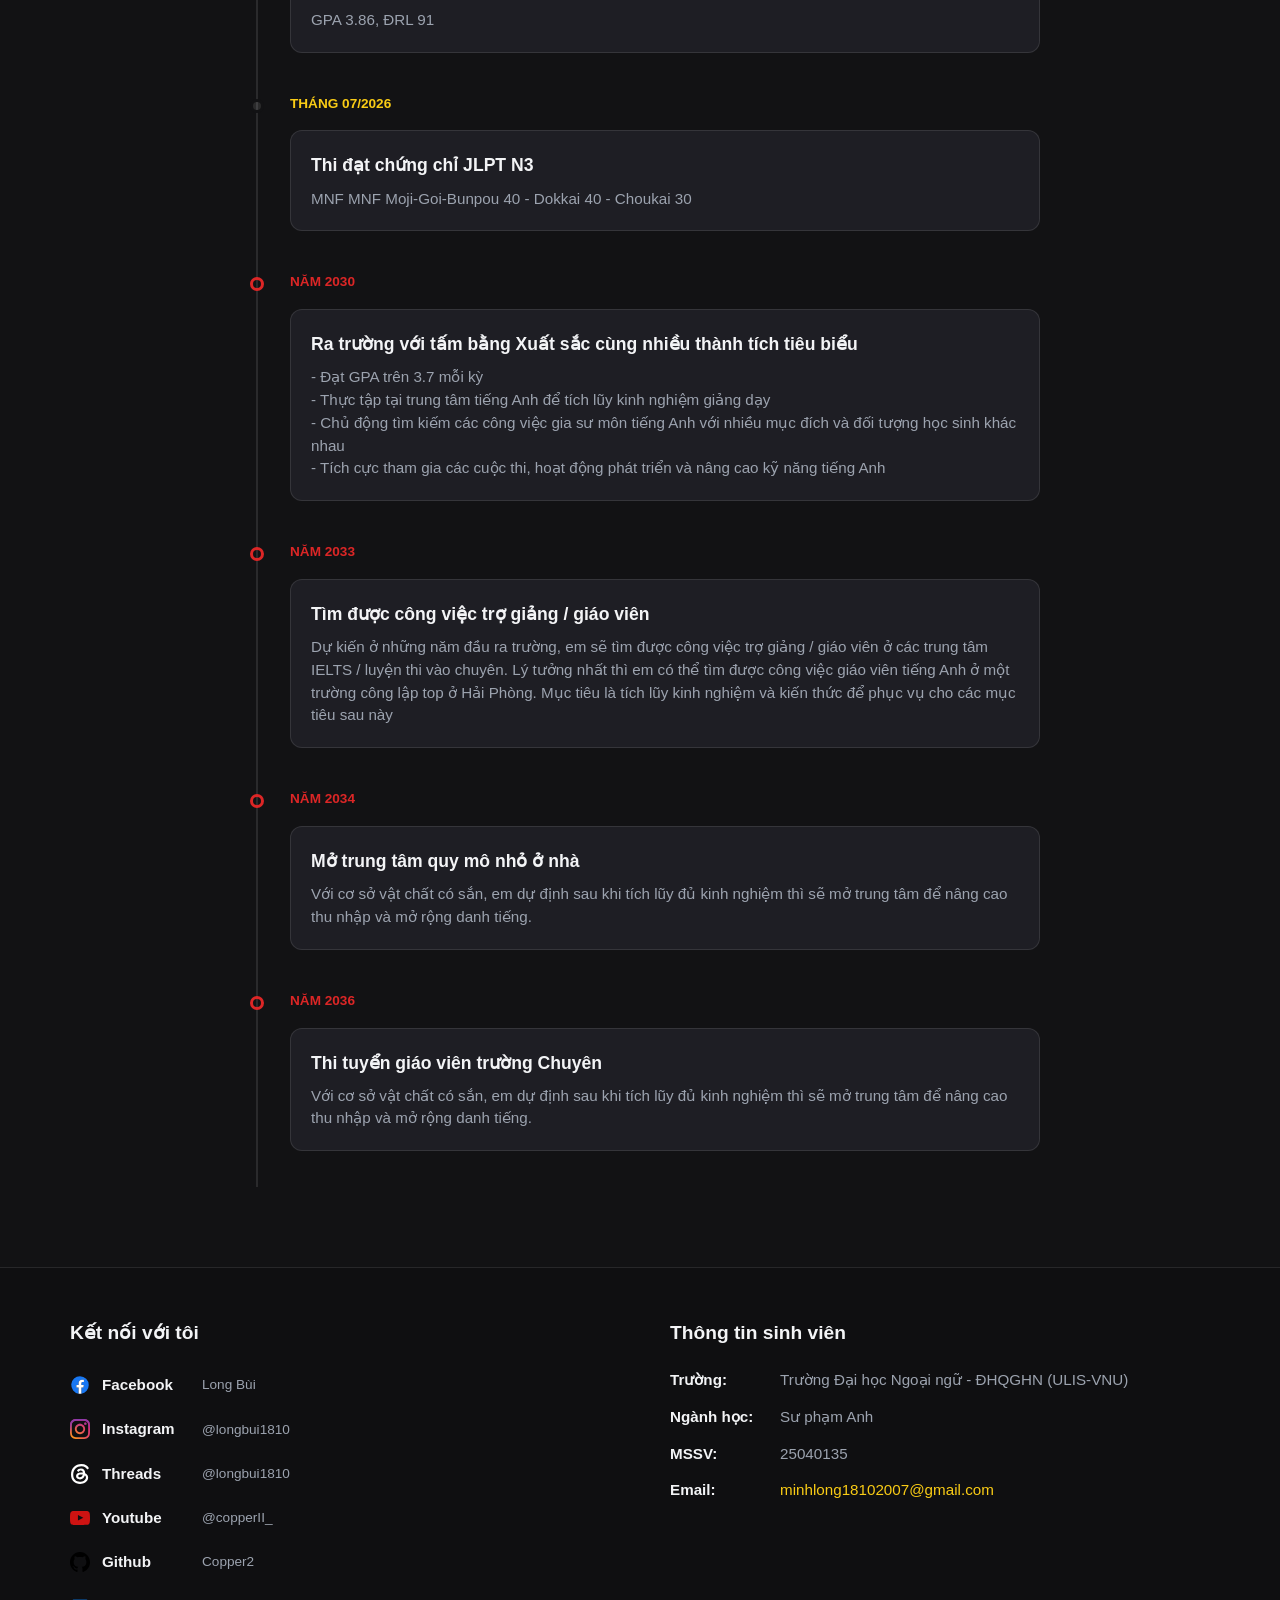
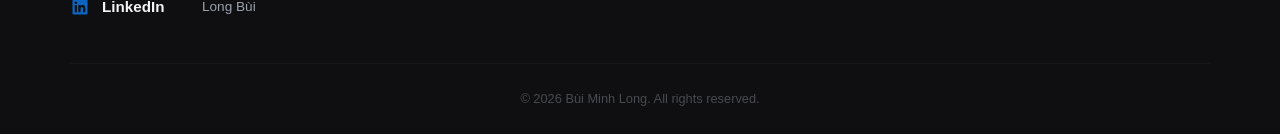
==== commit c35f666e: "Test 1 - Fix paths and links" ====
--- a/index.html
+++ b/index.html
@@ -19,7 +19,7 @@
 				</ul>
 
 				<div class="nav-toggles">
-					<!-- <button
+					<button
 						class="toggle-btn theme-toggle"
 						id="theme-toggle-btn"
 						aria-label="Toggle Dark/Light Mode"
@@ -30,7 +30,7 @@
 							class="icon"
 							id="theme-icon-img"
 						/> 
-					</button> -->
+					</button>
 				</div>
 			</nav>
 		</header>
--- a/css/index.css
+++ b/css/index.css
@@ -324,4 +324,8 @@
     .skills-achievements-grid {
         grid-template-columns: 1fr; /* Thu về 1 cột dọc trên Mobile */
     }
+    .about-container {
+        display: flex;
+        flex-direction: column-reverse;
+    }
 }
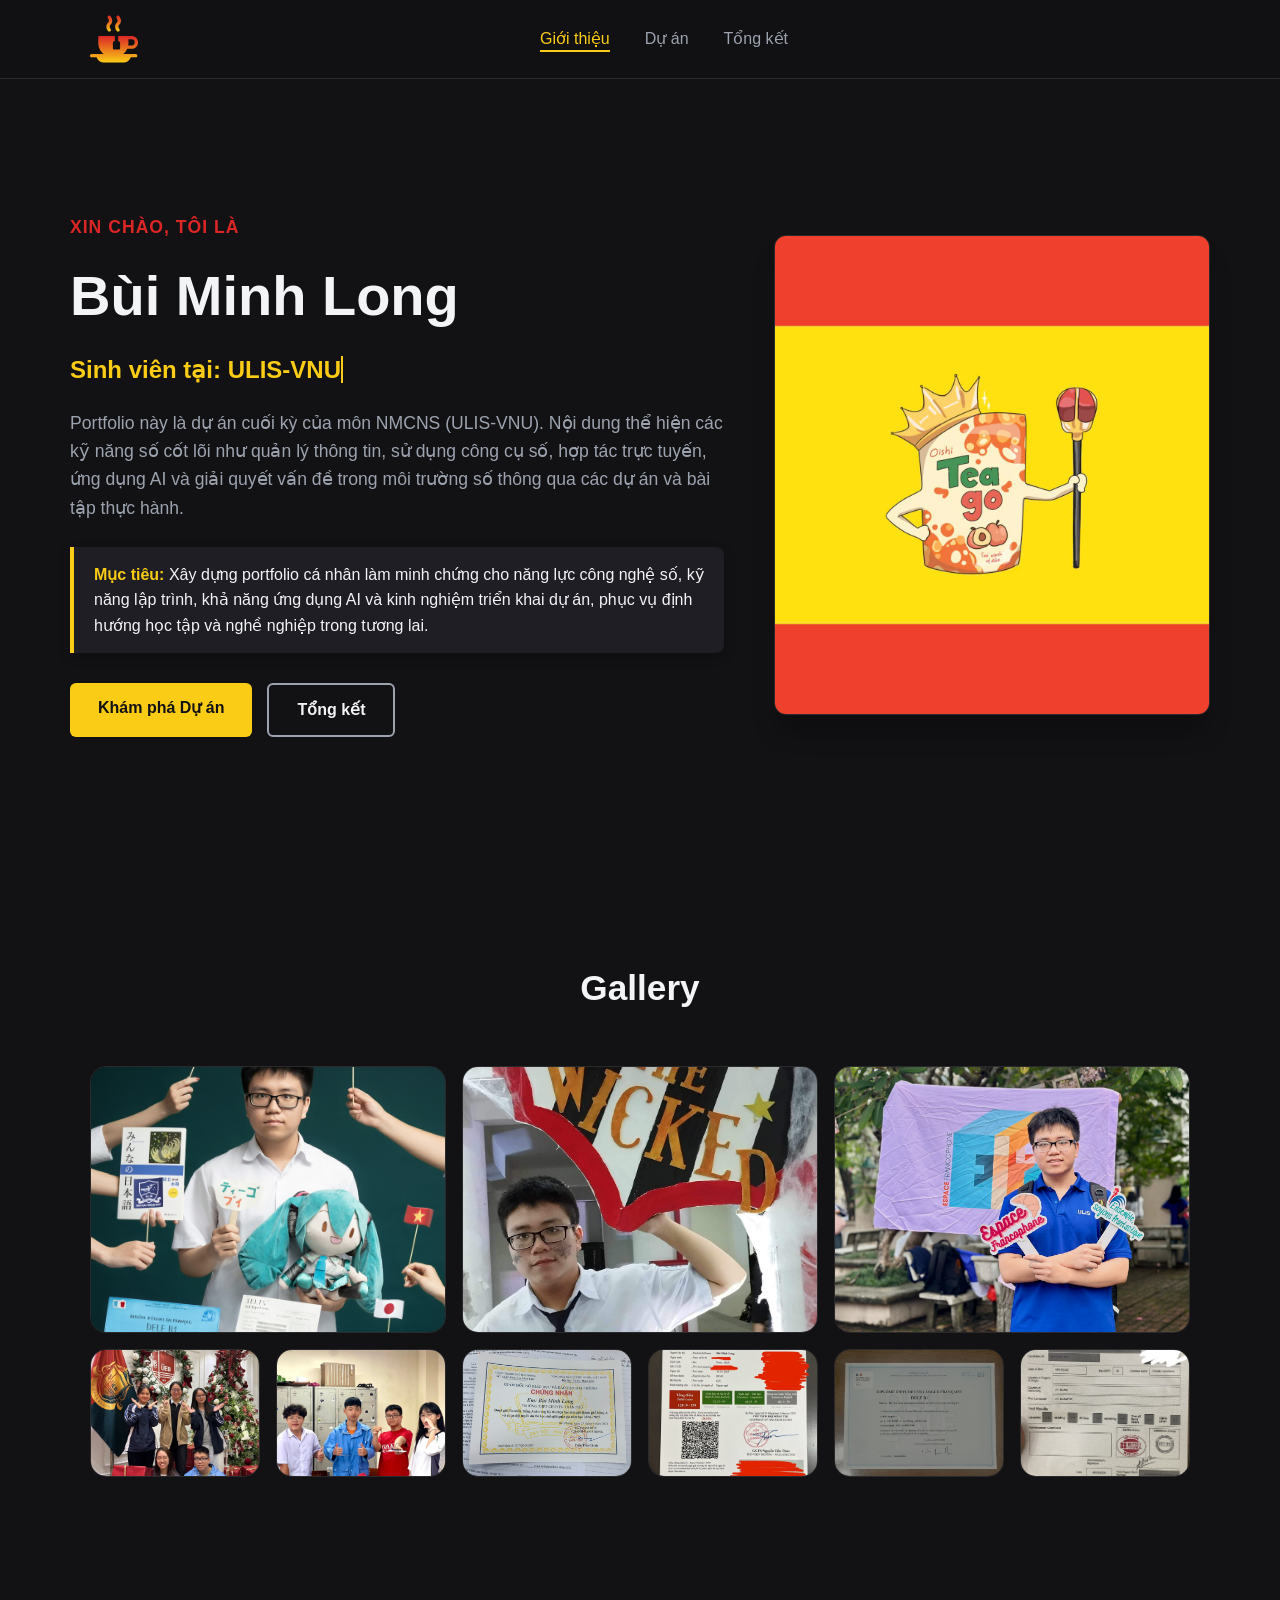
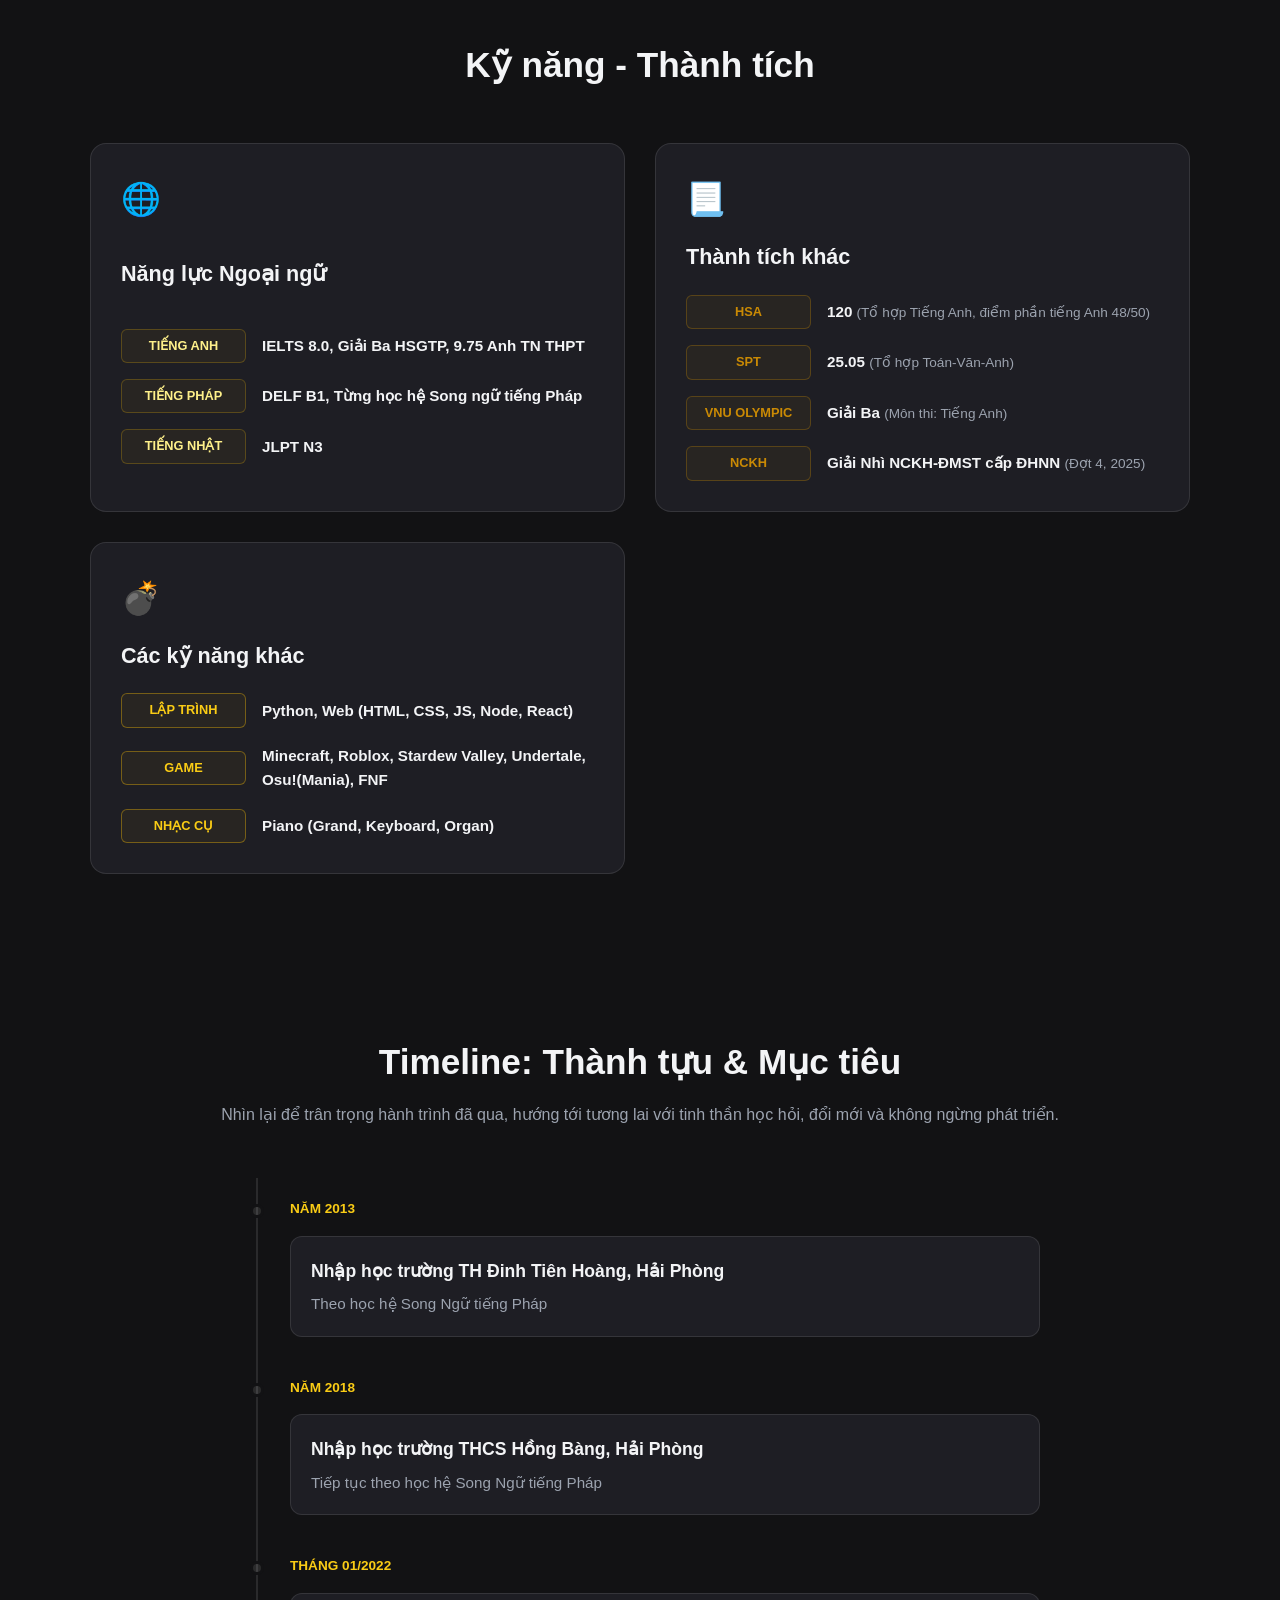
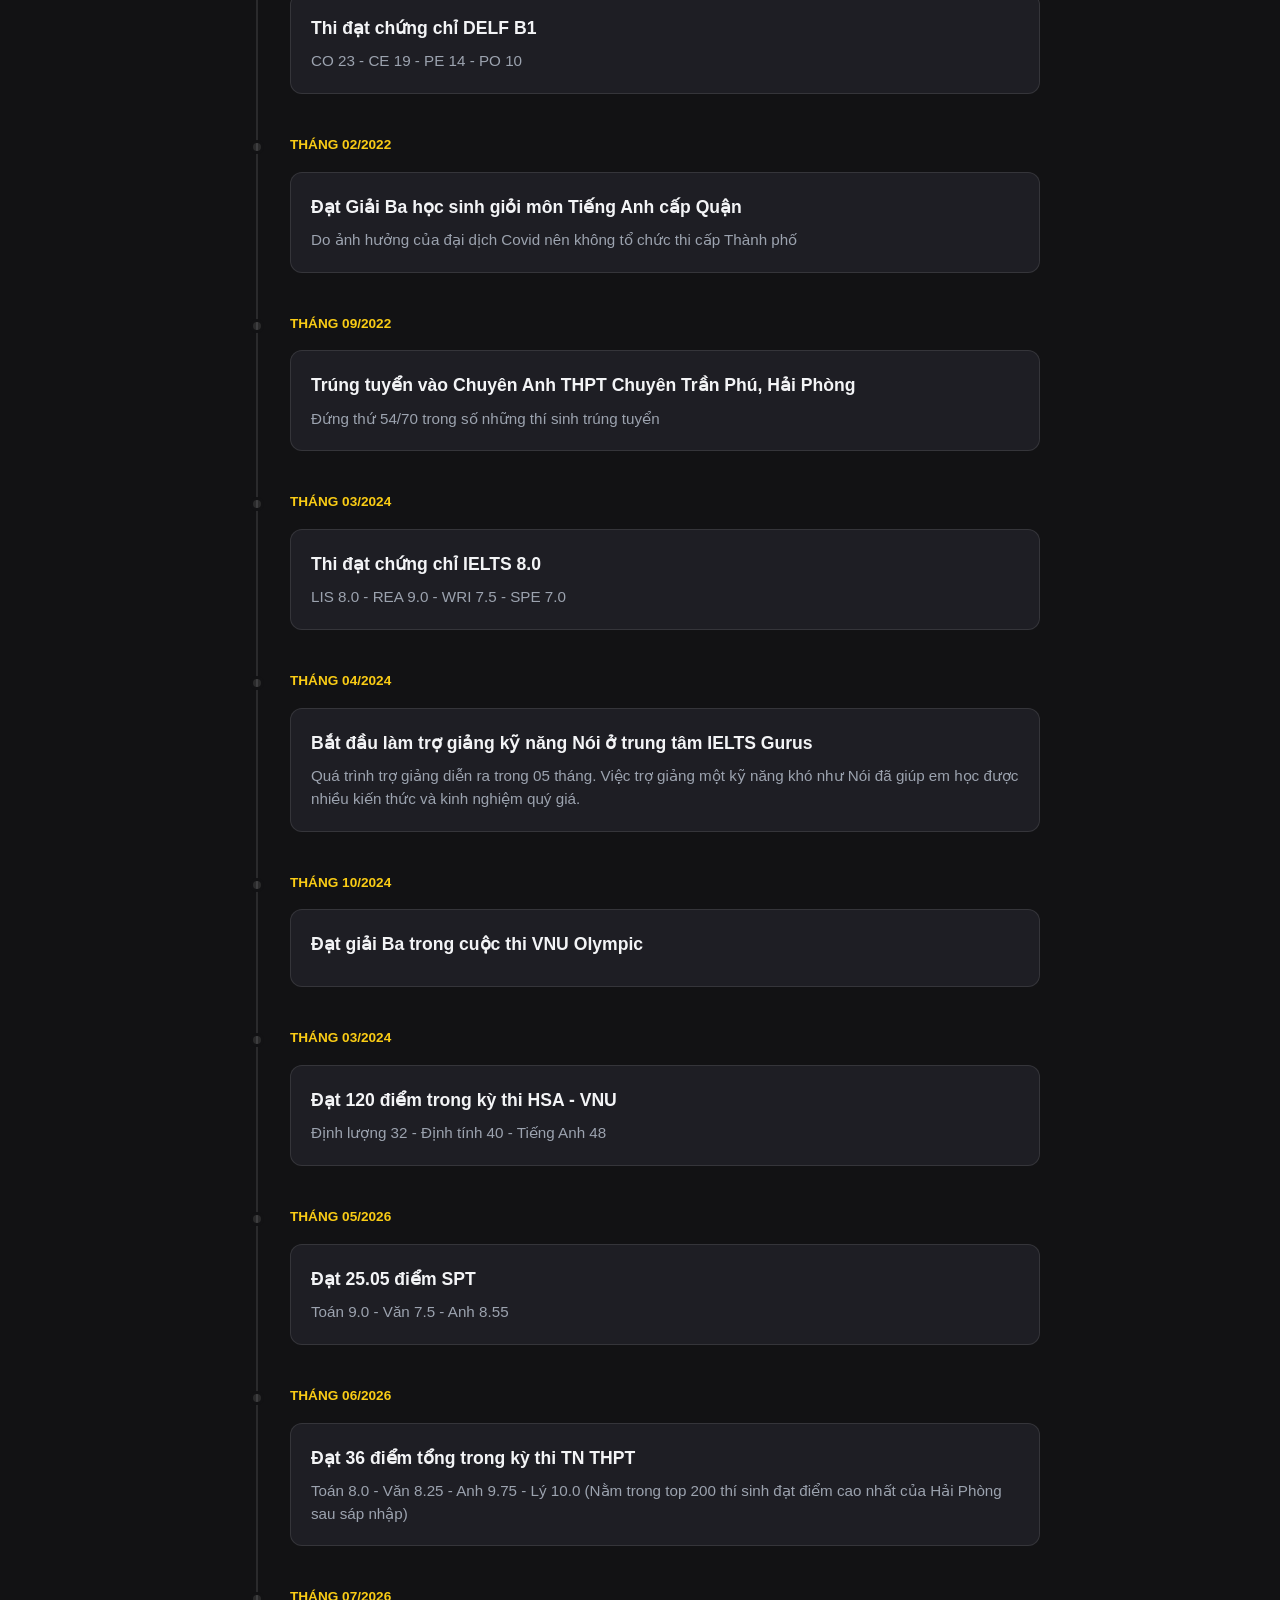
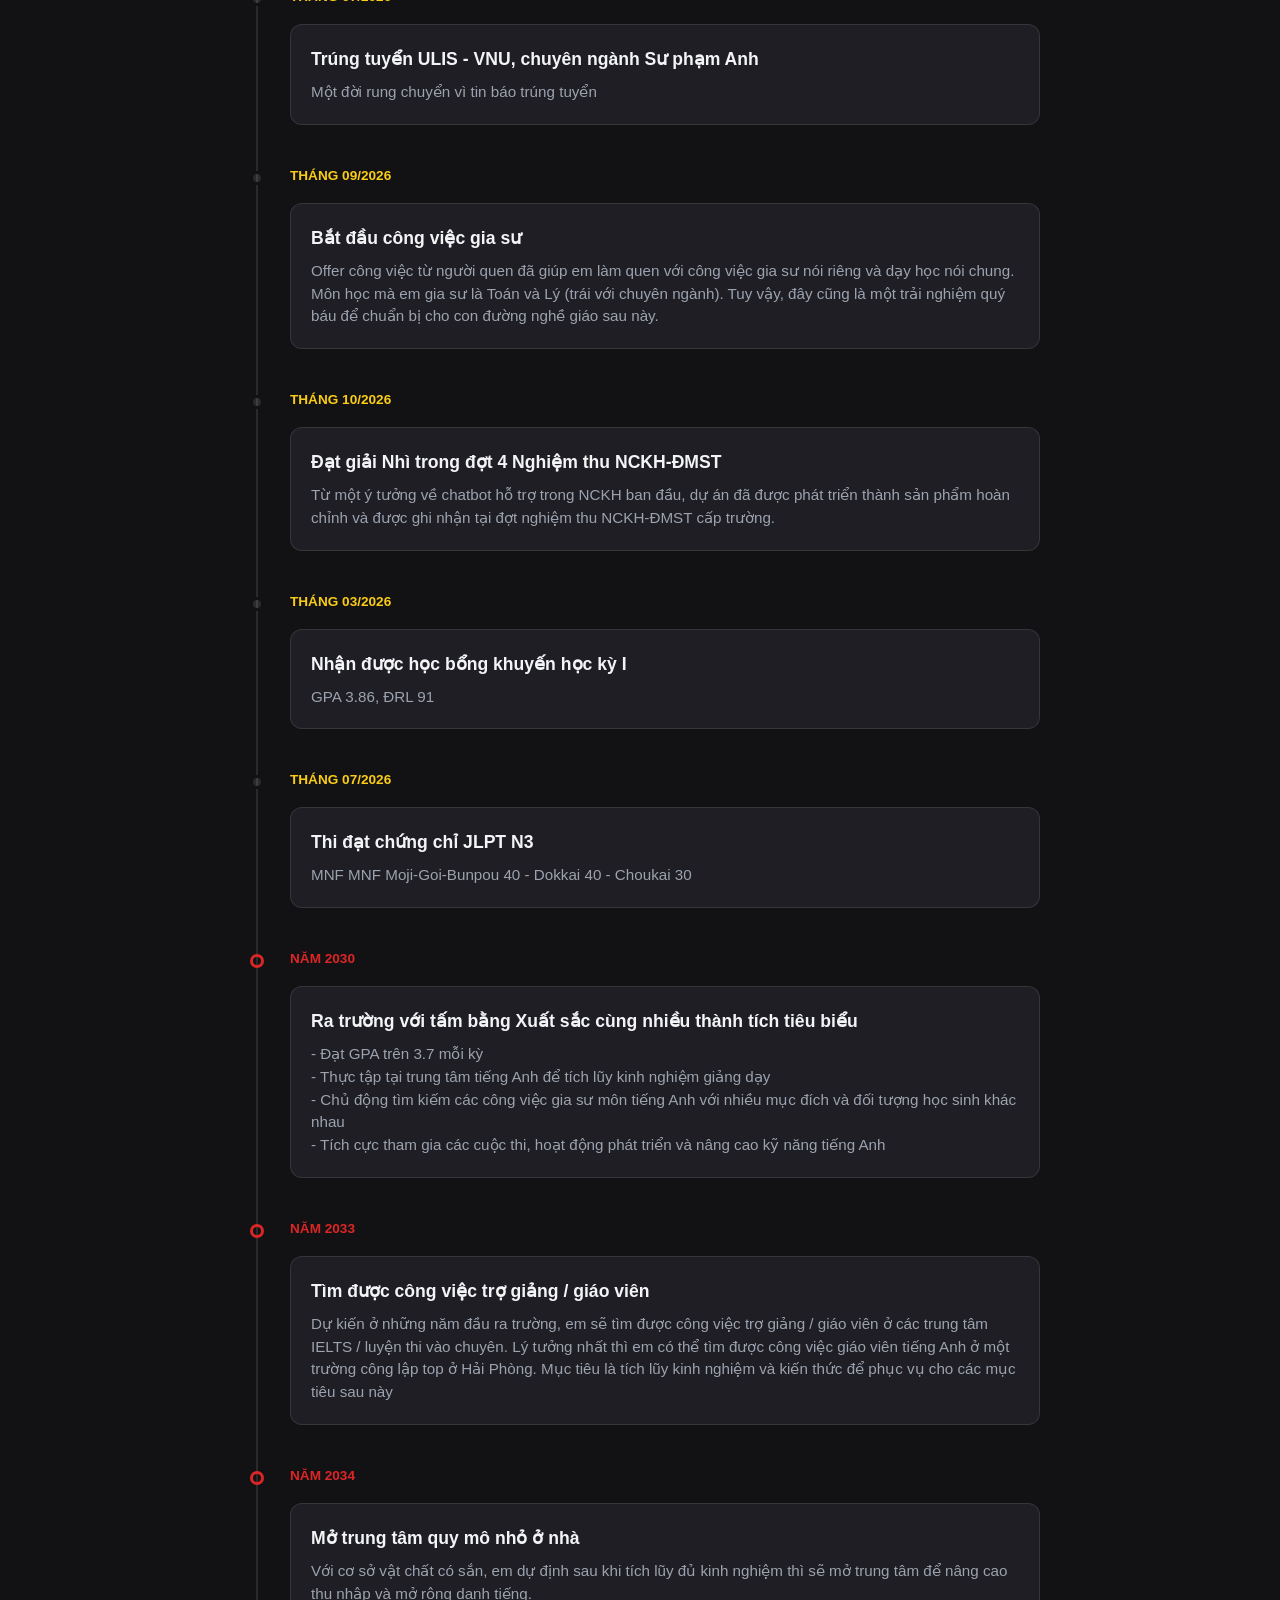
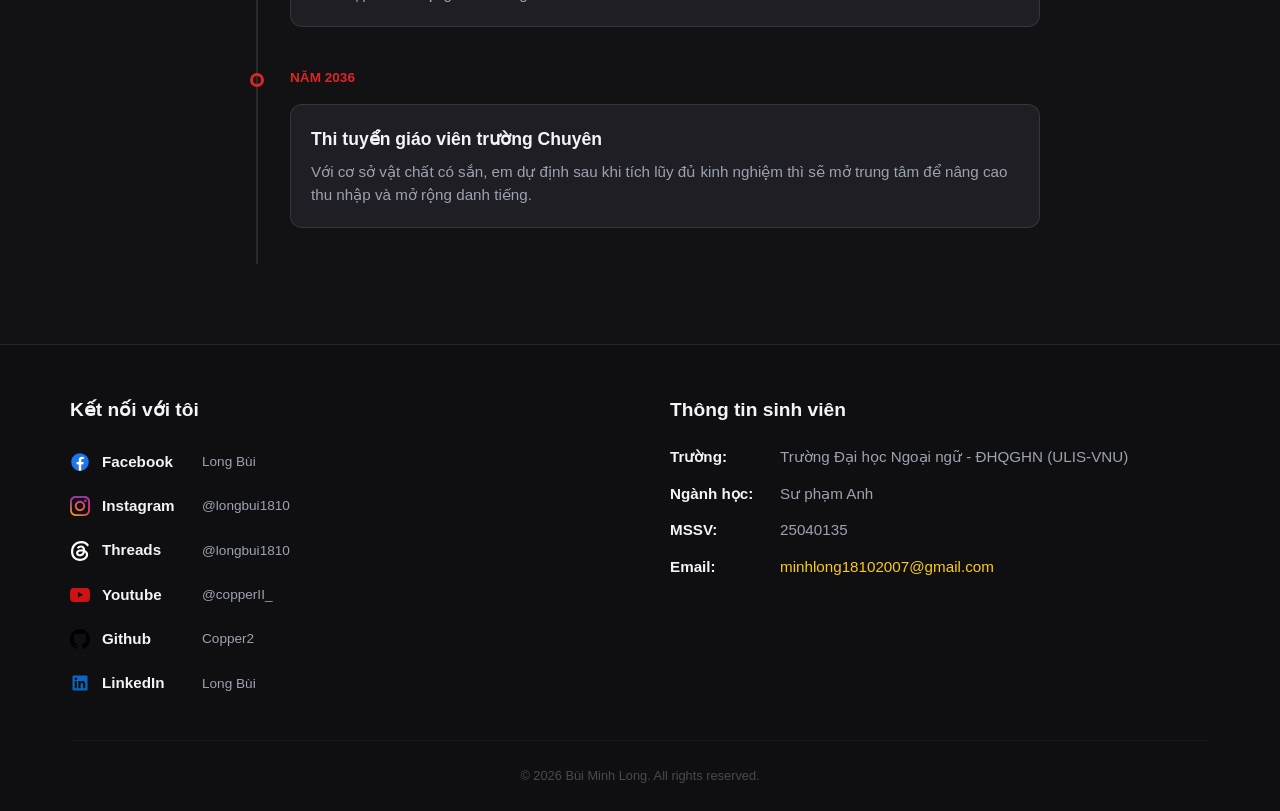
==== commit 6c57ef00: "Add pdf files & downlaod func" ====
--- a/index.html
+++ b/index.html
@@ -19,7 +19,7 @@
 				</ul>
 
 				<div class="nav-toggles">
-					<button
+					<!-- <button
 						class="toggle-btn theme-toggle"
 						id="theme-toggle-btn"
 						aria-label="Toggle Dark/Light Mode"
@@ -30,7 +30,7 @@
 							class="icon"
 							id="theme-icon-img"
 						/> 
-					</button>
+					</button> -->
 				</div>
 			</nav>
 		</header>
@@ -74,6 +74,51 @@
 							alt="Profile Avatar"
 							id="portfolio-avatar"
 						/>
+					</div>
+				</div>
+			</div>
+		</section>
+
+		<section id="gallery" class="gallery-section">
+			<div class="gallery-container">
+				<div class="section-header">
+					<h2 class="section-title">Gallery</h2>
+				</div>
+			</div>
+
+			<div class="gallery-grid">
+				<div class="media-card-primary-container">
+					<div class="media-card">
+						<img class="" src="assets/gallery/media0.jpg" />
+					</div>
+
+					<div class="media-card">
+						<img src="assets/gallery/media1.jpg" />
+					</div>
+
+					<div class="media-card">
+						<img src="assets/gallery/media2.jpg" />
+					</div>
+				</div>
+
+				<div class="media-card-secondary-container">
+					<div class="media-card">
+						<img src="assets/gallery/media3.jpg" />
+					</div>
+					<div class="media-card">
+						<img src="assets/gallery/media4.jpg" />
+					</div>
+					<div class="media-card">
+						<img src="assets/gallery/media5.jpg" />
+					</div>
+					<div class="media-card">
+						<img src="assets/gallery/media6.jpg" />
+					</div>
+					<div class="media-card">
+						<img src="assets/gallery/media7.jpg" />
+					</div>
+					<div class="media-card">
+						<img src="assets/gallery/media8.jpg" />
 					</div>
 				</div>
 			</div>
@@ -643,6 +688,11 @@
 				<p>&copy; 2026 Bùi Minh Long. All rights reserved.</p>
 			</div>
 		</footer>
+
+
+		<div id="lightbox" class="lightbox">
+	<img id="lightbox-img">
+</div>
 	</body>
 	<script src="js/global.js"></script>
 	<script src="js/index.js"></script>
--- a/css/index.css
+++ b/css/index.css
@@ -1,331 +1,435 @@
 /****************************************** HERO SECTION    *************************************************/
 .about-hero-section {
-    padding: 100px 20px;
-    background-color: var(--bg-main);
-    min-height: 90vh;
-    display: flex;
-    align-items: center;
+	padding: 100px 20px;
+	background-color: var(--bg-main);
+	min-height: 90vh;
+	display: flex;
+	align-items: center;
 }
 
 .about-container {
-    max-width: 1140px;
-    margin: 0 auto;
-    display: grid;
-    grid-template-columns: 1.2fr 0.8fr;
-    gap: 50px;
-    align-items: center;
+	max-width: 1140px;
+	margin: 0 auto;
+	display: grid;
+	grid-template-columns: 1.2fr 0.8fr;
+	gap: 50px;
+	align-items: center;
 }
 
 .about-subtitle {
-    font-size: 1.1rem;
-    font-weight: 600;
-    color: var(--accent-color);
-    text-transform: uppercase;
-    letter-spacing: 1px;
+	font-size: 1.1rem;
+	font-weight: 600;
+	color: var(--accent-color);
+	text-transform: uppercase;
+	letter-spacing: 1px;
 }
 
 .about-title {
-    font-size: 3.5rem;
-    margin: 10px 0;
-    font-weight: 700;
-    color: var(--text-main);
+	font-size: 3.5rem;
+	margin: 10px 0;
+	font-weight: 700;
+	color: var(--text-main);
 }
 
 .about-spec {
-    font-size: 1.5rem;
-    color: var(--text-main);
-    margin-bottom: 20px;
+	font-size: 1.5rem;
+	color: var(--text-main);
+	margin-bottom: 20px;
 }
 
 #typing-text {
-    color: var(--primary-color);
-    font-weight: 600;
-    border-right: 2px solid var(--primary-color);
-    animation: blink 0.75s step-end infinite;
+	color: var(--primary-color);
+	font-weight: 600;
+	border-right: 2px solid var(--primary-color);
+	animation: blink 0.75s step-end infinite;
 }
 
 .about-description {
-    font-size: 1.1rem;
-    color: var(--text-muted);
-    margin-bottom: 25px;
+	font-size: 1.1rem;
+	color: var(--text-muted);
+	margin-bottom: 25px;
 }
 
 .about-goals {
-    background: var(--bg-card);
-    border-left: 4px solid var(--primary-color);
-    padding: 15px 20px;
-    margin-bottom: 30px;
-    border-radius: 0 8px 8px 0;
-    box-shadow: 0 4px 12px rgba(0, 0, 0, 0.2);
+	background: var(--bg-card);
+	border-left: 4px solid var(--primary-color);
+	padding: 15px 20px;
+	margin-bottom: 30px;
+	border-radius: 0 8px 8px 0;
+	box-shadow: 0 4px 12px rgba(0, 0, 0, 0.2);
 }
 
 .about-goals strong {
-    color: var(--primary-color);
+	color: var(--primary-color);
 }
 
 .about-buttons {
-    display: flex;
-    gap: 15px;
+	display: flex;
+	gap: 15px;
 }
 
 .btn {
-    padding: 12px 28px;
-    border-radius: 6px;
-    text-decoration: none;
-    font-weight: 600;
-    transition: var(--transition);
-    display: inline-block;
+	padding: 12px 28px;
+	border-radius: 6px;
+	text-decoration: none;
+	font-weight: 600;
+	transition: var(--transition);
+	display: inline-block;
 }
 
 .btn-primary {
-    background-color: var(--primary-color);
-    color: #121214;
+	background-color: var(--primary-color);
+	color: #121214;
 }
 
 .btn-primary:hover {
-    background-color: #eab308;
-    transform: translateY(-2px);
-    box-shadow: 0 4px 15px rgba(250, 204, 21, 0.3);
+	background-color: #eab308;
+	transform: translateY(-2px);
+	box-shadow: 0 4px 15px rgba(250, 204, 21, 0.3);
 }
 
 .btn-secondary {
-    border: 2px solid var(--text-muted);
-    color: var(--text-main);
-    background-color: transparent;
+	border: 2px solid var(--text-muted);
+	color: var(--text-main);
+	background-color: transparent;
 }
 
 .btn-secondary:hover {
-    border-color: var(--primary-color);
-    color: var(--primary-color);
-    background-color: rgba(250, 204, 21, 0.05);
-    transform: translateY(-2px);
+	border-color: var(--primary-color);
+	color: var(--primary-color);
+	background-color: rgba(250, 204, 21, 0.05);
+	transform: translateY(-2px);
 }
 
 .about-avatar {
-    position: relative;
-    z-index: 1;
+	position: relative;
+	z-index: 1;
 }
 
 .avatar-frame {
-    border-radius: 12px;
-    overflow: hidden;
-    box-shadow: 0 20px 25px -5px rgba(0, 0, 0, 0.3);
-    border: 1px solid var(--border-color);
+	border-radius: 12px;
+	overflow: hidden;
+	box-shadow: 0 20px 25px -5px rgba(0, 0, 0, 0.3);
+	border: 1px solid var(--border-color);
 }
 
 .avatar-frame img {
-    max-width: 100%;
-    height: auto;
-    display: block;
+	max-width: 100%;
+	height: auto;
+	display: block;
 }
 
 @keyframes blink {
-    from, to { border-color: transparent; }
-    50% { border-color: var(--primary-color); }
+	from,
+	to {
+		border-color: transparent;
+	}
+	50% {
+		border-color: var(--primary-color);
+	}
 }
 
 /* TEST */
 /* --- CSS DÙNG CHUNG CHO CÁC SECTION --- */
-.skills-achievements-section, .timeline-future-section {
-    max-width: 1140px;
-    margin: 0 auto;
-    padding: 80px 20px;
+.skills-achievements-section,
+.timeline-future-section,
+.gallery-section {
+	max-width: 1140px;
+	margin: 0 auto;
+	padding: 80px 20px;
 }
 
 .section-header {
-    text-align: center;
-    margin-bottom: 50px;
+	text-align: center;
+	margin-bottom: 50px;
 }
 
 .section-title {
-    font-size: 2.2rem;
-    font-weight: 700;
-    color: var(--text-main);
-    margin-bottom: 12px;
+	font-size: 2.2rem;
+	font-weight: 700;
+	color: var(--text-main);
+	margin-bottom: 12px;
 }
 
 .section-subtitle {
-    font-size: 1rem;
-    color: var(--text-muted);
+	font-size: 1rem;
+	color: var(--text-muted);
 }
 
 /* --- PHẦN 2: KỸ NĂNG & THÀNH TÍCH (GRID LAYOUT) --- */
 .skills-achievements-grid {
-    display: grid;
-    grid-template-columns: 1fr 1fr;
-    gap: 30px;
+	display: grid;
+	grid-template-columns: 1fr 1fr;
+	gap: 30px;
 }
 
 .info-card {
-    background-color: var(--bg-card);
-    border: 1px solid var(--border-color);
-    border-radius: 16px;
-    padding: 30px;
-    transition: var(--transition);
-    display: grid;
+	background-color: var(--bg-card);
+	border: 1px solid var(--border-color);
+	border-radius: 16px;
+	padding: 30px;
+	transition: var(--transition);
+	display: grid;
 }
 
 .info-card:hover {
-    border-color: var(--primary-color);
-    transform: translateY(-2px);
+	border-color: var(--primary-color);
+	transform: translateY(-2px);
 }
 
 .card-icon-wrapper {
-    font-size: 2rem;
-    margin-bottom: 15px;
+	font-size: 2rem;
+	margin-bottom: 15px;
 }
 
 .card-box-title {
-    font-size: 1.35rem;
-    color: var(--text-main);
-    margin-bottom: 20px;
+	font-size: 1.35rem;
+	color: var(--text-main);
+	margin-bottom: 20px;
 }
 
 .achievement-list {
-    list-style: none;
-    padding: 0;
-    display: flex;
-    flex-direction: column;
-    gap: 16px;
+	list-style: none;
+	padding: 0;
+	display: flex;
+	flex-direction: column;
+	gap: 16px;
 }
 
 .achievement-list li {
-    display: grid;
-    grid-template-columns: 125px auto;
-    gap: 16px; 
-    align-items: center; 
-    justify-content: left;
-    width: 100%;
-    font-size: 0.95rem;
-    color: var(--text-main);
+	display: grid;
+	grid-template-columns: 125px auto;
+	gap: 16px;
+	align-items: center;
+	justify-content: left;
+	width: 100%;
+	font-size: 0.95rem;
+	color: var(--text-main);
 }
 
 /* Định dạng các nhãn Badge */
 .badge {
-    text-align: center;
-    padding: 6px 0px;       
-    border-radius: 6px;
-    font-size: 0.8rem;
-    font-weight: 700;
-    text-transform: uppercase;
-}
-
-.badge-en, .badge-fr, .badge-jp { color: #fef08a; 
-    background: rgba(234, 179, 8, 0.05); 
-    border: 1px solid rgba(234, 179, 8, 0.25); }
-.badge-skill { color: #facc15; 
-    background: rgba(234, 179, 8, 0.05); 
-    border: 1px solid rgba(234, 179, 8, 0.4); }
-.badge-hsa, .badge-spt, .badge-vnu, .badge-nckh { color: #ca8a04; 
-    background: rgba(234, 179, 8, 0.05); 
-    border: 1px solid rgba(202, 138, 4, 0.3); }
-
+	text-align: center;
+	padding: 6px 0px;
+	border-radius: 6px;
+	font-size: 0.8rem;
+	font-weight: 700;
+	text-transform: uppercase;
+}
+
+.badge-en,
+.badge-fr,
+.badge-jp {
+	color: #fef08a;
+	background: rgba(234, 179, 8, 0.05);
+	border: 1px solid rgba(234, 179, 8, 0.25);
+}
+.badge-skill {
+	color: #facc15;
+	background: rgba(234, 179, 8, 0.05);
+	border: 1px solid rgba(234, 179, 8, 0.4);
+}
+.badge-hsa,
+.badge-spt,
+.badge-vnu,
+.badge-nckh {
+	color: #ca8a04;
+	background: rgba(234, 179, 8, 0.05);
+	border: 1px solid rgba(202, 138, 4, 0.3);
+}
 
 .detail-text {
-    color: var(--text-muted);
-    font-size: 0.85rem;
+	color: var(--text-muted);
+	font-size: 0.85rem;
 }
 
 .achievement-list li strong,
 .achievement-list li .detail-text {
-    word-break: break-word;      /* Bẻ đôi từ nếu từ đó quá dài để không làm tràn khung */
-    overflow-wrap: anywhere;     /* Cho phép ngắt dòng ở bất kỳ ký tự nào nếu cần thiết */
-    white-space: normal;         /* Đảm bảo chữ được phép xuống dòng bình thường */
+	word-break: break-word; /* Bẻ đôi từ nếu từ đó quá dài để không làm tràn khung */
+	overflow-wrap: anywhere; /* Cho phép ngắt dòng ở bất kỳ ký tự nào nếu cần thiết */
+	white-space: normal; /* Đảm bảo chữ được phép xuống dòng bình thường */
 }
 
 /* --- PHẦN 3: KẾ HOẠCH & TIẾN TRÌNH (TIMELINE DESIGN) --- */
 .timeline-wrapper {
-    position: relative;
-    max-width: 800px;
-    margin: 0 auto;
-    padding: 20px 0;
+	position: relative;
+	max-width: 800px;
+	margin: 0 auto;
+	padding: 20px 0;
 }
 
 /* Trục dọc trung tâm của dòng thời gian */
 .timeline-line {
-    position: absolute;
-    left: 16px;
-    top: 0;
-    bottom: 0;
-    width: 2px;
-    background-color: var(--border-color);
+	position: absolute;
+	left: 16px;
+	top: 0;
+	bottom: 0;
+	width: 2px;
+	background-color: var(--border-color);
 }
 
 .timeline-item {
-    position: relative;
-    padding-left: 50px;
-    margin-bottom: 40px;
+	position: relative;
+	padding-left: 50px;
+	margin-bottom: 40px;
 }
 
 .timeline-item:last-child {
-    margin-bottom: 0;
+	margin-bottom: 0;
 }
 
 /* Chấm tròn mốc thời gian */
 .timeline-dot {
-    position: absolute;
-    left: 10px;
-    top: 6px;
-    width: 14px;
-    height: 14px;
-    border-radius: 50%;
-    background-color: var(--border-color);
-    border: 3px solid var(--bg-main);
-    z-index: 2;
-    transition: var(--transition);
+	position: absolute;
+	left: 10px;
+	top: 6px;
+	width: 14px;
+	height: 14px;
+	border-radius: 50%;
+	background-color: var(--border-color);
+	border: 3px solid var(--bg-main);
+	z-index: 2;
+	transition: var(--transition);
 }
 
 .timeline-item:hover .timeline-dot {
-    background-color: var(--primary-color);
-    box-shadow: 0 0 10px var(--primary-color);
+	background-color: var(--primary-color);
+	box-shadow: 0 0 10px var(--primary-color);
 }
 
 .timeline-date {
-    font-size: 0.85rem;
-    font-weight: 700;
-    color: var(--primary-color);
-    text-transform: uppercase;
-    margin-bottom: 6px;
+	font-size: 0.85rem;
+	font-weight: 700;
+	color: var(--primary-color);
+	text-transform: uppercase;
+	margin-bottom: 6px;
 }
 
 .timeline-content {
-    background-color: var(--bg-card);
-    border: 1px solid var(--border-color);
-    border-radius: 12px;
-    padding: 20px;
-    margin: 1rem 0;
+	background-color: var(--bg-card);
+	border: 1px solid var(--border-color);
+	border-radius: 12px;
+	padding: 20px;
+	margin: 1rem 0;
 }
 
 .timeline-title {
-    font-size: 1.1rem;
-    color: var(--text-main);
-    /* margin-bottom: 8px; */
+	font-size: 1.1rem;
+	color: var(--text-main);
+	/* margin-bottom: 8px; */
 }
 
 .timeline-desc {
-    margin-top: 8px;
-    font-size: 0.95rem;
-    color: var(--text-muted);
-    line-height: 1.5;
+	margin-top: 8px;
+	font-size: 0.95rem;
+	color: var(--text-muted);
+	line-height: 1.5;
 }
 
 /* Điểm nhấn cho mốc tương lai */
 .future-plan .timeline-dot {
-    background-color: transparent;
-    border-color: var(--accent-color);
+	background-color: transparent;
+	border-color: var(--accent-color);
 }
 .future-plan .timeline-date {
-    color: var(--accent-color);
-}
-
+	color: var(--accent-color);
+}
+
+/* GALLERY */
+.gallery-grid {
+	display: grid;
+	gap: 16px;
+}
+
+/* Hàng chính */
+.media-card-primary-container {
+	display: grid;
+	grid-template-columns: repeat(3, 1fr);
+	gap: 16px;
+}
+
+/* Hàng phụ */
+.media-card-secondary-container {
+	display: grid;
+	grid-template-columns: repeat(6, 1fr);
+	gap: 16px;
+}
+
+.media-card {
+	overflow: hidden;
+	border-radius: 16px;
+	aspect-ratio: 4 / 3;
+    border: 1px solid var(--border-color);
+    transition: 0.1s;
+}
+
+.media-card:hover {
+	background-color: #eab308;
+	transform: translateY(-2px);
+	box-shadow: 0 4px 15px rgba(250, 204, 21, 0.3);
+    border-color: var(--primary-color);
+
+}
+
+.media-card img {
+	width: 100%;
+	height: 100%;
+	object-fit: cover;
+	display: block;
+	transition: transform 0.3s ease;
+}
+
+.media-card:hover img {
+	transform: scale(1.03);
+}
+
+.lightbox {
+	position: fixed;
+	inset: 0;
+
+	display: none;
+
+	background: rgba(0, 0, 0, 0.85);
+
+	justify-content: center;
+	align-items: center;
+
+	z-index: 9999;
+
+	cursor: pointer;
+}
+
+.lightbox.active {
+	display: flex;
+}
+
+.lightbox img {
+	max-width: 90vw;
+	max-height: 90vh;
+
+	object-fit: contain;
+
+	border-radius: 12px;
+}
+
+.media-card img {
+	cursor: zoom-in;
+}
 
 /* --- RESPONSIVE CHO ĐIỆN THOẠI --- */
 @media (max-width: 768px) {
-    .skills-achievements-grid {
-        grid-template-columns: 1fr; /* Thu về 1 cột dọc trên Mobile */
-    }
-    .about-container {
-        display: flex;
-        flex-direction: column-reverse;
-    }
-}+	.skills-achievements-grid {
+		grid-template-columns: 1fr; /* Thu về 1 cột dọc trên Mobile */
+	}
+	.about-container {
+		display: flex;
+		flex-direction: column-reverse;
+	}
+	.media-card-primary-container {
+		grid-template-columns: 1fr;
+	}
+
+	.media-card-secondary-container {
+		grid-template-columns: repeat(2, 1fr);
+	}
+}
